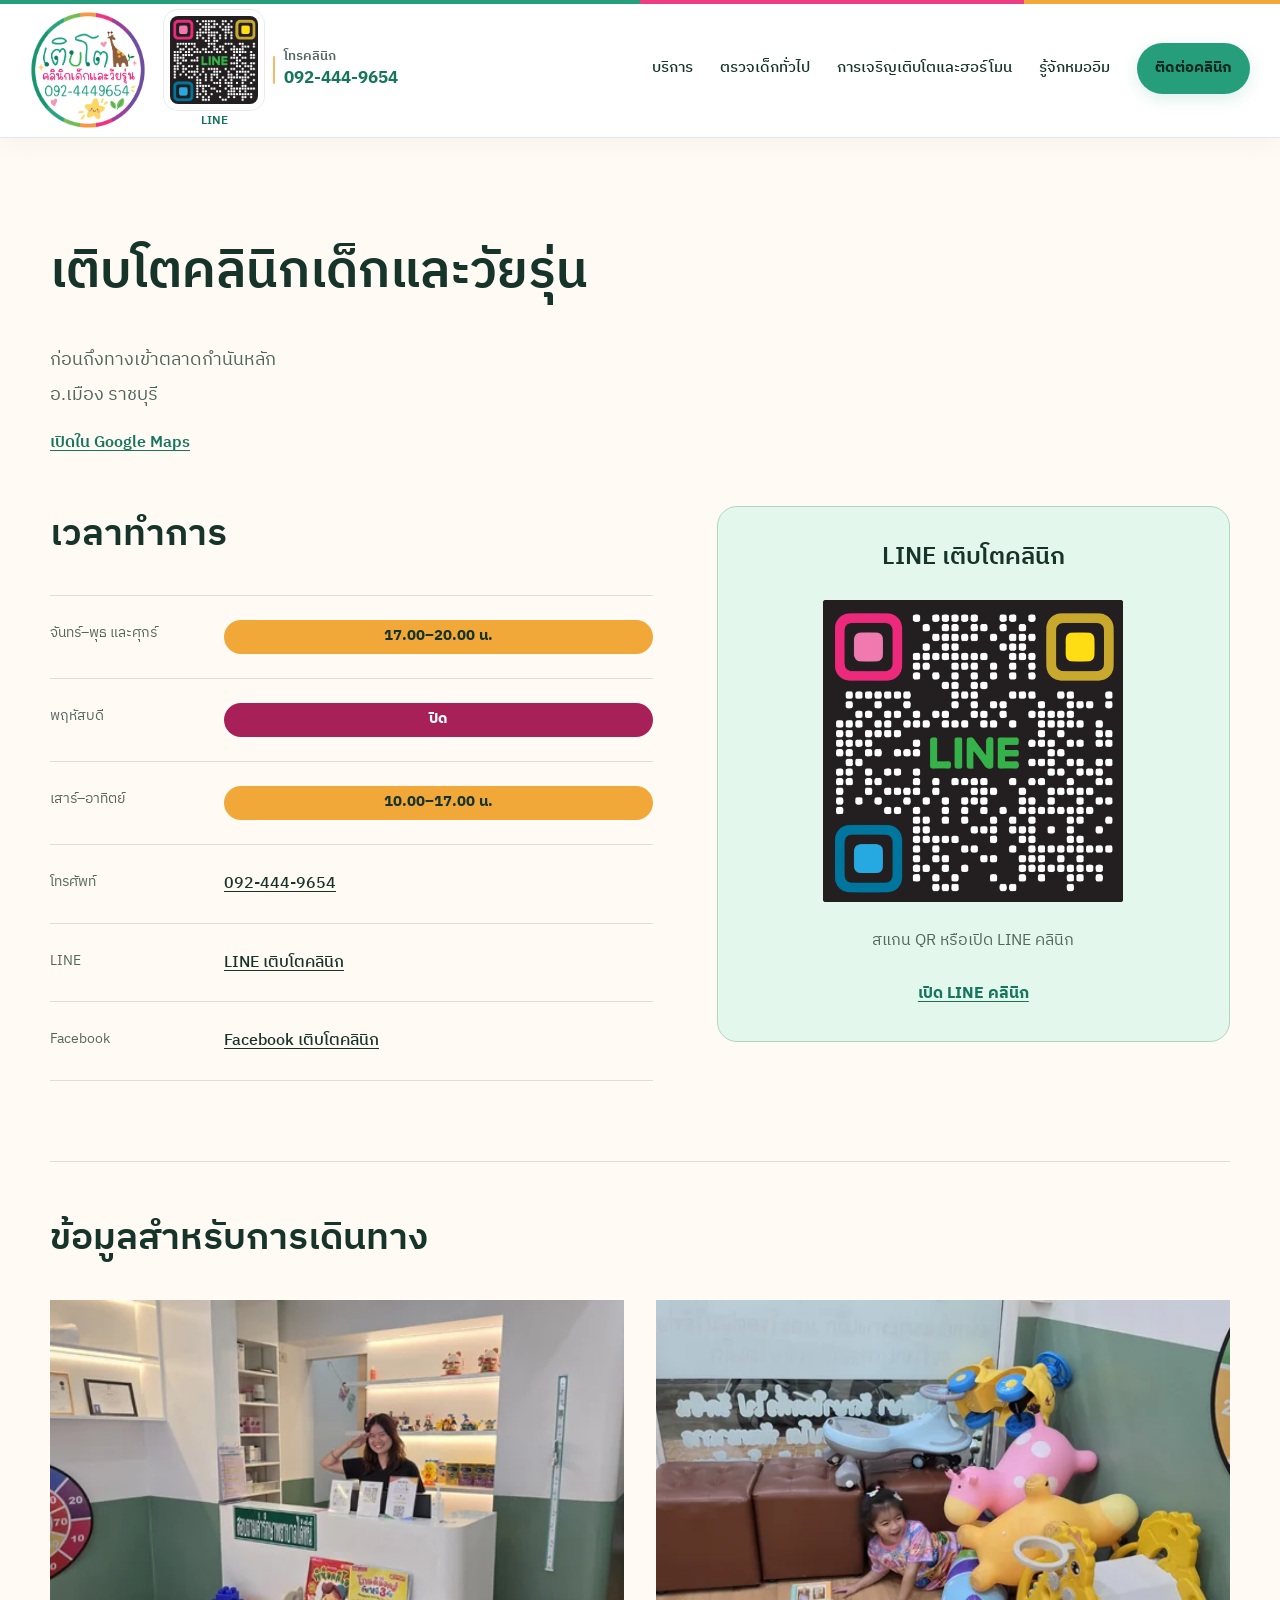
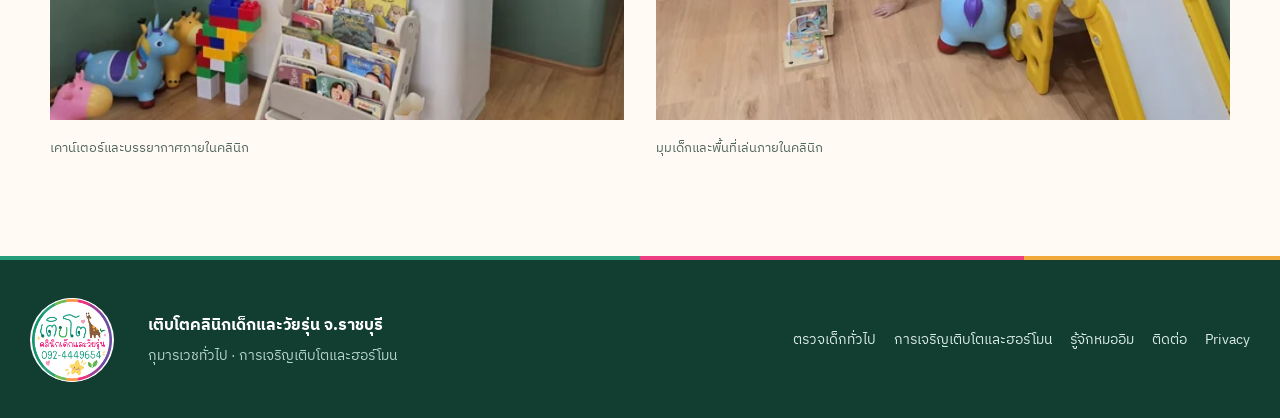
==== contact/index.html @ 2cb0e958 "เตรียมตรวจช่องไฟทั้งเว็บไซต์และกราฟิกแนวโน้มการเติบโต ร่าง spacing ทั้ง 6 หน้า โดยคงดีไซน์ ข้อความหล" ====
<!DOCTYPE html>

<html lang="th"><head><meta charset="utf-8"/><meta content="width=device-width,initial-scale=1,viewport-fit=cover" name="viewport"/><meta content="#fbf8f1" name="theme-color"/><title>ติดต่อ เติบโตคลินิกเด็ก ราชบุรี | เวลาเปิดและเส้นทาง</title><meta content="ข้อมูลติดต่อ เวลาเปิด ที่อยู่ เบอร์โทร Facebook และเส้นทางมาเติบโตคลินิกเด็กและวัยรุ่น จ.ราชบุรี" name="description"/><link href="https://terbto.github.io/terbtopage/contact/" rel="canonical"/><link href="../css/home-final.css?v=20261006" rel="stylesheet"/><link href="../css/inner-pages.css" rel="stylesheet"/><script type="application/ld+json">{"@context":"https://schema.org","@type":"MedicalClinic","name":"เติบโตคลินิกเด็กและวัยรุ่น","description":"คลินิกเด็กและวัยรุ่นใน อ.เมือง ราชบุรี ดูแลโรคเด็กทั่วไป วัคซีน สุขภาพตามวัย การเจริญเติบโต และฮอร์โมนในเด็กและวัยรุ่น","telephone":"+66-92-444-9654","areaServed":{"@type":"AdministrativeArea","name":"อ.เมือง ราชบุรี"},"medicalSpecialty":"Pediatrics","sameAs":["https://www.facebook.com/clinicterbto/"],"hasMap":"https://maps.app.goo.gl/HzwbLjgzdvLeUgqk6","openingHoursSpecification":[{"@type":"OpeningHoursSpecification","dayOfWeek":"https://schema.org/Monday","opens":"17:00","closes":"20:00"},{"@type":"OpeningHoursSpecification","dayOfWeek":"https://schema.org/Tuesday","opens":"17:00","closes":"20:00"},{"@type":"OpeningHoursSpecification","dayOfWeek":"https://schema.org/Wednesday","opens":"17:00","closes":"20:00"},{"@type":"OpeningHoursSpecification","dayOfWeek":"https://schema.org/Friday","opens":"17:00","closes":"20:00"},{"@type":"OpeningHoursSpecification","dayOfWeek":"https://schema.org/Saturday","opens":"10:00","closes":"17:00"},{"@type":"OpeningHoursSpecification","dayOfWeek":"https://schema.org/Sunday","opens":"10:00","closes":"17:00"}]}</script><link href="../css/brand-refresh.css?v=20261006" rel="stylesheet"/><link href="../css/spacing.css?v=20261008-2" rel="stylesheet"/></head><body class="inner-page"><a class="skip-link" href="#main">ข้ามไปเนื้อหาหลัก</a>
<header class="site-header" data-header="">
<div class="header-brand-cluster"><a aria-label="หน้าแรก เติบโตคลินิกเด็กและวัยรุ่น" class="brand" href="../index.html"><img alt="โลโก้เติบโตคลินิกเด็กและวัยรุ่น" height="1294" src="../images/logo.png" width="1273"/></a><a aria-label="เปิด LINE เติบโตคลินิก" class="header-line-qr" href="https://page.line.me/506qjanh" rel="noopener noreferrer" target="_blank"><span class="header-line-qr-box"><img alt="LINE QR Code เติบโตคลินิก" src="../images/line-qr.png"/></span><span class="header-line-label">LINE</span></a><a aria-label="โทรเติบโตคลินิก 092-444-9654" class="header-phone" href="tel:+66924449654"><span class="header-phone-label">โทรคลินิก</span><span class="header-phone-number">092-444-9654</span></a></div>
<nav aria-label="เมนูหลัก" class="desktop-nav"><a data-page-link="" href="../index.html#care">บริการ</a><a data-page-link="" href="../general-pediatrics/index.html">ตรวจเด็กทั่วไป</a><a data-page-link="" href="../growth-hormone/index.html">การเจริญเติบโตและฮอร์โมน</a><a data-page-link="" href="../doctor/index.html">รู้จักหมออิม</a><a class="nav-cta" href="https://www.facebook.com/clinicterbto/" rel="noopener noreferrer" target="_blank">ติดต่อคลินิก</a></nav>
<button aria-controls="mobileMenu" aria-expanded="false" aria-label="เปิดเมนู" class="menu-button" type="button"><span></span><span></span></button>
<nav aria-label="เมนูมือถือ" class="mobile-nav" id="mobileMenu"><a data-page-link="" href="../index.html#care">บริการ</a><a data-page-link="" href="../general-pediatrics/index.html">ตรวจเด็กทั่วไป</a><a data-page-link="" href="../growth-hormone/index.html">การเจริญเติบโตและฮอร์โมน</a><a data-page-link="" href="../doctor/index.html">รู้จักหมออิม</a><a href="https://www.facebook.com/clinicterbto/" rel="noopener noreferrer" target="_blank">ติดต่อคลินิก</a></nav>
</header><main id="main">
<section class="contact-page"><div class="inner-shell"><header class="contact-page-head"><h1>เติบโตคลินิกเด็กและวัยรุ่น</h1><p class="contact-page-address">ก่อนถึงทางเข้าตลาดกำนันหลัก<br/>อ.เมือง ราชบุรี</p><a class="contact-page-map-link" href="https://maps.app.goo.gl/HzwbLjgzdvLeUgqk6" rel="noopener noreferrer" target="_blank">เปิดใน Google Maps</a></header><div class="contact-page-grid"><section aria-labelledby="hoursTitle" class="contact-facts"><h2 id="hoursTitle">เวลาทำการ</h2><dl>
<div class="open-row"><dt>จันทร์–พุธ และศุกร์</dt><dd>17.00–20.00 น.</dd></div>
<div class="closed-row"><dt>พฤหัสบดี</dt><dd>ปิด</dd></div>
<div class="open-row"><dt>เสาร์–อาทิตย์</dt><dd>10.00–17.00 น.</dd></div>
<div><dt>โทรศัพท์</dt><dd><a href="tel:+66924449654">092-444-9654</a></dd></div>
<div><dt>LINE</dt><dd><a href="https://page.line.me/506qjanh" rel="noopener noreferrer" target="_blank">LINE เติบโตคลินิก</a></dd></div>
<div><dt>Facebook</dt><dd><a href="https://www.facebook.com/clinicterbto/" rel="noopener noreferrer" target="_blank">Facebook เติบโตคลินิก</a></dd></div>
</dl></section><aside class="line-panel"><h2>LINE เติบโตคลินิก</h2><img alt="LINE QR เติบโตคลินิก" height="2048" src="../images/line-qr.png" width="2036"/><p>สแกน QR หรือเปิด LINE คลินิก</p><a class="line-open-link" href="https://page.line.me/506qjanh" rel="noopener noreferrer" target="_blank">เปิด LINE คลินิก</a></aside></div><section class="arrival"><h2>ข้อมูลสำหรับการเดินทาง</h2><div class="arrival-grid"><figure class="arrival-photo arrival-photo-main"><img alt="บรรยากาศภายในและเคาน์เตอร์เติบโตคลินิกเด็กและวัยรุ่น ราชบุรี" decoding="async" height="1536" loading="lazy" sizes="(max-width:600px) 100vw, 48vw" src="../images/real/clinic-counter-1000.webp" srcset="../images/real/clinic-counter-640.webp 640w, ../images/real/clinic-counter-1000.webp 1000w" width="1152"/><figcaption>เคาน์เตอร์และบรรยากาศภายในคลินิก</figcaption></figure><figure class="arrival-photo arrival-photo-play"><img alt="มุมของเล่นสำหรับเด็กภายในเติบโตคลินิก" decoding="async" height="865" loading="lazy" sizes="(max-width:600px) 100vw, 48vw" src="../images/real/clinic-play-1400.webp" srcset="../images/real/clinic-play-720.webp 720w, ../images/real/clinic-play-1400.webp 1400w" width="1536"/><figcaption>มุมเด็กและพื้นที่เล่นภายในคลินิก</figcaption></figure></div></section></div></section></main><footer class="footer"><img alt="โลโก้เติบโตคลินิกเด็กและวัยรุ่น" height="1294" src="../images/logo.png" width="1273"/><div class="footer-copy"><strong>เติบโตคลินิกเด็กและวัยรุ่น จ.ราชบุรี</strong><span>กุมารเวชทั่วไป · การเจริญเติบโตและฮอร์โมน</span></div><nav aria-label="เมนูท้ายเว็บไซต์"><a href="../general-pediatrics/index.html">ตรวจเด็กทั่วไป</a><a href="../growth-hormone/index.html">การเจริญเติบโตและฮอร์โมน</a><a href="../doctor/index.html">รู้จักหมออิม</a><a href="../contact/index.html">ติดต่อ</a><a href="../privacy/index.html">Privacy</a></nav></footer><script src="../js/home-final.js"></script></body></html>
---- css/home-final.css ----
/* IBM Plex Sans Thai — bundled with the site for consistent Thai rendering. */
@font-face{font-family:"IBM Plex Sans Thai";font-style:normal;font-weight:400;font-display:swap;src:url("../fonts/ibm-plex-sans-thai-thai-400.woff2") format("woff2");unicode-range:U+E00-E7F}
@font-face{font-family:"IBM Plex Sans Thai";font-style:normal;font-weight:500;font-display:swap;src:url("../fonts/ibm-plex-sans-thai-thai-500.woff2") format("woff2");unicode-range:U+E00-E7F}
@font-face{font-family:"IBM Plex Sans Thai";font-style:normal;font-weight:600;font-display:swap;src:url("../fonts/ibm-plex-sans-thai-thai-600.woff2") format("woff2");unicode-range:U+E00-E7F}
@font-face{font-family:"IBM Plex Sans Thai";font-style:normal;font-weight:700;font-display:swap;src:url("../fonts/ibm-plex-sans-thai-thai-700.woff2") format("woff2");unicode-range:U+E00-E7F}
@font-face{font-family:"IBM Plex Sans Thai";font-style:normal;font-weight:400;font-display:swap;src:url("../fonts/ibm-plex-sans-thai-latin-400.woff2") format("woff2");unicode-range:U+0-FF,U+2000-206F}
@font-face{font-family:"IBM Plex Sans Thai";font-style:normal;font-weight:500;font-display:swap;src:url("../fonts/ibm-plex-sans-thai-latin-500.woff2") format("woff2");unicode-range:U+0-FF,U+2000-206F}
@font-face{font-family:"IBM Plex Sans Thai";font-style:normal;font-weight:600;font-display:swap;src:url("../fonts/ibm-plex-sans-thai-latin-600.woff2") format("woff2");unicode-range:U+0-FF,U+2000-206F}
@font-face{font-family:"IBM Plex Sans Thai";font-style:normal;font-weight:700;font-display:swap;src:url("../fonts/ibm-plex-sans-thai-latin-700.woff2") format("woff2");unicode-range:U+0-FF,U+2000-206F}

:root{
  --green:#279e7b;
  --green-deep:#16765d;
  --green-soft:#dff2ea;
  --pink:#ef3d83;
  --pink-soft:#fde4ee;
  --yellow:#f2a839;
  --yellow-soft:#fff0d2;
  --ink:#17342b;
  --muted:#66766f;
  --paper:#fbf8f1;
  --white:#fffdf8;
  --line:rgba(23,52,43,.14);
  --shadow:0 24px 70px rgba(31,70,57,.09);
  --max:1240px;
}
*{box-sizing:border-box}
html{scroll-behavior:smooth;background:var(--paper)}
body{margin:0;background:var(--paper);color:var(--ink);font-family:"IBM Plex Sans Thai","Noto Looped Thai","Noto Sans Thai",Tahoma,sans-serif;font-weight:400;text-rendering:optimizeLegibility;-webkit-font-smoothing:antialiased}
a{color:inherit}
img{max-width:100%;display:block}
button,input,textarea,select{font:inherit}
.skip-link{position:fixed;left:16px;top:12px;z-index:9999;background:var(--ink);color:#fff;padding:10px 14px;text-decoration:none;transform:translateY(-160%)}
.skip-link:focus{transform:none}
.page-wipe{display:none}
body{transition:opacity .18s ease}
body.is-leaving{opacity:.02}
.site-header{position:sticky;top:0;z-index:100;min-height:118px;padding:10px max(30px,calc((100vw - var(--max))/2));display:flex;align-items:center;justify-content:space-between;background:rgba(251,248,241,.92);backdrop-filter:blur(16px);border-bottom:1px solid transparent}
.brand{width:116px;height:116px;display:grid;place-items:center;flex:0 0 auto}
.brand img{width:100%;height:100%;object-fit:contain}
.desktop-nav{display:flex;align-items:center;gap:27px;font-size:.95rem;font-weight:500}
.desktop-nav a{text-decoration:none;position:relative;white-space:nowrap}
.desktop-nav a:not(.nav-cta)::after{content:"";position:absolute;left:0;right:100%;bottom:-5px;height:1px;background:var(--green);transition:right .22s ease}
.desktop-nav a:hover::after,.desktop-nav a:focus-visible::after{right:0}
.nav-cta{padding:12px 18px;border-radius:999px;background:var(--green);color:#fff}
.menu-button,.mobile-nav{display:none}

.hero{width:min(var(--max),calc(100% - 60px));margin:0 auto;min-height:740px;display:grid;grid-template-columns:minmax(0,1.02fr) minmax(420px,.98fr);align-items:center;gap:54px;position:relative;padding:52px 0 88px}
.hero-copy{position:relative;z-index:3;max-width:700px}
.overline,.section-label,.eyebrow{margin:0 0 18px;font-size:.78rem;letter-spacing:.08em;font-weight:700;color:var(--green-deep)}
.hero h1{font-size:clamp(3.7rem,5.4vw,5.6rem);line-height:1.13;letter-spacing:-.025em;margin:0;font-weight:600;max-width:12ch}
.hero h1 span{color:var(--pink)}
.hero-lead{max-width:610px;margin:30px 0 0;font-size:1.18rem;line-height:1.82;color:#38564c}
.hero-actions{display:flex;align-items:center;gap:14px;margin-top:34px;flex-wrap:wrap}
.button{min-height:50px;padding:13px 20px;border-radius:999px;display:inline-flex;align-items:center;justify-content:center;gap:10px;text-decoration:none;font-weight:600;border:1px solid transparent}
.button.primary{background:var(--green);color:#fff}
.button.quiet{background:transparent;border-color:var(--line)}
.button.outline{background:transparent;border-color:rgba(255,255,255,.5);color:#fff}
.button.disabled{opacity:.65;cursor:not-allowed}
.hero-visual{position:relative;height:600px;isolation:isolate}
.placeholder-photo{background:linear-gradient(135deg,#f7efe5,#efe6db);position:relative;overflow:hidden}
.placeholder-photo::before{content:"";position:absolute;inset:0;background:linear-gradient(135deg,transparent 0 44%,rgba(39,158,123,.08) 44% 45%,transparent 45% 66%,rgba(239,61,131,.07) 66% 67%,transparent 67%)}
.placeholder-photo span{position:absolute;left:20px;bottom:18px;font-size:.8rem;color:#6e7b76;z-index:2}
.photo-main{position:absolute;right:4%;top:2%;width:71%;height:84%;border-radius:34% 34% 22% 22% / 24% 24% 18% 18%;z-index:2;box-shadow:var(--shadow)}
.photo-detail{position:absolute;left:1%;bottom:8%;width:36%;height:28%;border-radius:22px;z-index:4;border:8px solid var(--paper);box-shadow:0 18px 45px rgba(31,70,57,.12)}
.accent{position:absolute;z-index:1}
.accent-pink{width:188px;height:188px;background:var(--pink);border-radius:50%;right:0;bottom:2%}
.accent-yellow{width:76px;height:76px;background:var(--yellow);border-radius:22px;left:15%;top:8%;transform:rotate(10deg)}
.visual-note{position:absolute;right:0;top:10%;z-index:5;margin:0;padding:11px 14px;background:var(--white);border:1px solid var(--line);font-size:.76rem;line-height:1.5;font-weight:600;box-shadow:0 9px 30px rgba(31,70,57,.07)}
.hero-bottom{position:absolute;bottom:26px;left:0;right:0;display:grid;grid-template-columns:auto 1fr auto 1fr auto;align-items:center;gap:14px;color:#86938e;font-size:.73rem}
.hero-bottom i{height:1px;background:var(--line)}

.care{padding:112px max(30px,calc((100vw - var(--max))/2));background:var(--white)}
.section-intro{display:grid;grid-template-columns:1.15fr .85fr;column-gap:70px;align-items:end;margin-bottom:54px}
.section-intro .section-label{grid-column:1/3}
.section-intro h2{font-size:clamp(2.8rem,4.4vw,4.5rem);line-height:1.7;letter-spacing:0;margin:0;font-weight:600}
.section-intro>p:last-child{margin:0 0 8px;max-width:470px;color:var(--muted);font-size:1.03rem;line-height:1.78}
.care-explorer{display:grid;grid-template-columns:310px minmax(0,1fr);border-top:1px solid var(--line);border-bottom:1px solid var(--line);min-height:540px}
.care-tabs{border-right:1px solid var(--line);padding:20px 0}
.care-tab{width:100%;border:0;background:transparent;color:var(--ink);text-align:left;padding:20px 22px 20px 0;display:grid;grid-template-columns:42px 1fr;gap:8px;align-items:start;font-weight:500;cursor:pointer;border-bottom:1px solid var(--line);transition:color .2s ease,padding-left .2s ease,background .2s ease}
.care-tab span{font-size:.72rem;color:#98a39f;padding-top:4px}
.care-tab:hover,.care-tab:focus-visible{padding-left:10px}
.care-tab[data-key="sick"]{--care-accent:var(--pink);--care-soft:var(--pink-soft)}
.care-tab[data-key="well"]{--care-accent:var(--yellow);--care-soft:var(--yellow-soft)}
.care-tab[data-key="growth"]{--care-accent:var(--green);--care-soft:var(--green-soft)}
.care-tab.is-active{color:var(--ink);padding-left:12px;background:linear-gradient(90deg,var(--care-soft),transparent 88%);box-shadow:inset 3px 0 0 var(--care-accent)}
.care-tab.is-active span{color:var(--care-accent);font-weight:700}
.care-stage{position:relative;min-height:540px;overflow:hidden}
.care-panel{position:absolute;inset:0;display:grid;grid-template-columns:minmax(0,1.25fr) minmax(280px,.75fr);gap:36px;align-items:center;padding:54px 0 54px 64px;transition:opacity .22s ease,transform .22s ease}
.care-panel[data-panel="sick"]{--panel-accent:var(--pink);--panel-soft:var(--pink-soft)}
.care-panel[data-panel="well"]{--panel-accent:#a96908;--panel-soft:var(--yellow-soft)}
.care-panel[data-panel="growth"]{--panel-accent:var(--green);--panel-soft:var(--green-soft)}
.care-panel[hidden]{display:none}
.care-panel.entering{opacity:0;transform:translateY(12px)}
.care-panel.leaving{opacity:0;transform:translateY(-10px)}
.care-copy{max-width:640px}
.care-copy h3{margin:0;font-size:clamp(2.5rem,4vw,4rem);line-height:1.24;letter-spacing:-.015em;font-weight:600}
.care-copy>p:not(.eyebrow){margin:24px 0 0;max-width:600px;font-size:1.04rem;line-height:1.82;color:#4b655c}
.care-copy a{display:inline-flex;margin-top:30px;text-decoration:none;font-weight:600;color:var(--green-deep);gap:8px}.care-panel .care-copy a span{color:var(--panel-accent)}.care-panel .eyebrow{color:var(--panel-accent)}
.care-stage:has(.care-panel[data-panel="sick"].is-active){background:linear-gradient(90deg,transparent 72%,rgba(239,61,131,.045))}.care-stage:has(.care-panel[data-panel="well"].is-active){background:linear-gradient(90deg,transparent 72%,rgba(242,168,57,.055))}.care-stage:has(.care-panel[data-panel="growth"].is-active){background:linear-gradient(90deg,transparent 72%,rgba(39,158,123,.045))}
.care-art{height:350px;position:relative;overflow:hidden}
.art-sick span{position:absolute;border-radius:50%}
.art-sick span:nth-child(1){width:220px;height:220px;background:var(--pink-soft);right:14%;top:8%}
.art-sick span:nth-child(2){width:108px;height:108px;background:var(--yellow);right:4%;bottom:14%;border-radius:28px;transform:rotate(8deg)}
.art-sick span:nth-child(3){width:170px;height:12px;background:var(--green);right:20%;top:56%;border-radius:999px;transform:rotate(-13deg)}
.art-well{display:flex;align-items:center;justify-content:center;gap:13px;color:var(--green-deep)}
.art-well b{width:76px;height:76px;border:1px solid var(--green);border-radius:50%;display:grid;place-items:center;font-size:1.5rem;font-weight:500;background:var(--white)}
.art-well i{position:absolute;width:80%;height:2px;background:var(--pink);bottom:30%;transform:rotate(-7deg)}
.art-growth i{position:absolute;bottom:22%;width:14px;border-radius:10px 10px 0 0;background:var(--green)}
.art-growth i:nth-child(1){height:74px;left:18%}.art-growth i:nth-child(2){height:132px;left:39%;background:var(--yellow)}.art-growth i:nth-child(3){height:205px;left:60%;background:var(--pink)}.art-growth i:nth-child(4){height:276px;left:81%;background:var(--green-deep)}
.art-growth::after{content:"";position:absolute;left:12%;right:8%;bottom:22%;height:1px;background:var(--line)}
.art-puberty span{position:absolute;width:190px;height:270px;border:2px solid var(--green);border-radius:50% 50% 42% 42%;top:30px}
.art-puberty span:first-child{left:20%;transform:rotate(-18deg);border-color:var(--pink)}
.art-puberty span:last-child{right:18%;transform:rotate(18deg);border-color:var(--yellow)}

.doctor-story{width:min(var(--max),calc(100% - 60px));margin:0 auto;padding:120px 0;display:grid;grid-template-columns:minmax(360px,.9fr) minmax(0,1.1fr);gap:80px;align-items:center;position:relative}
.doctor-photo{height:650px;border-radius:28px 28px 90px 28px;box-shadow:var(--shadow)}
.doctor-photo::after{content:"";position:absolute;width:42%;height:16px;background:var(--yellow);right:-9%;top:17%;border-radius:999px;transform:rotate(-10deg)}
.doctor-copy{max-width:650px}
.doctor-copy h2{margin:0;font-size:clamp(3.4rem,5vw,5.2rem);line-height:1.18;letter-spacing:-.025em;font-weight:600}
.doctor-copy h2 span{color:var(--green);font-size:.52em;display:block;margin-top:10px;letter-spacing:0}
.doctor-copy blockquote{margin:36px 0 0;padding-left:25px;border-left:4px solid var(--pink);font-size:1.45rem;line-height:1.75;font-weight:500}
.doctor-credential{margin:28px 0 0;color:var(--muted);line-height:1.75}
.text-link{display:inline-flex;gap:8px;margin-top:28px;font-weight:600;text-decoration:none;color:var(--green-deep);transition:color .18s ease}.doctor-story .text-link:hover,.doctor-story .text-link:focus-visible{color:var(--pink)}
.doctor-side-note{position:absolute;right:-25px;top:118px;margin:0;writing-mode:vertical-rl;transform:rotate(180deg);color:#a3ada9;font-size:.7rem;letter-spacing:.12em}

.knowledge{padding:108px max(30px,calc((100vw - var(--max))/2));background:#f5eee5}
.trust-line{display:flex;align-items:center;gap:18px;margin-bottom:92px;color:var(--green-deep);font-weight:600;white-space:nowrap;overflow:hidden}
.trust-line i{height:1px;background:rgba(39,158,123,.3);flex:1;min-width:28px}
.knowledge-head{display:grid;grid-template-columns:1fr 1fr;gap:40px;align-items:end;margin-bottom:48px}
.knowledge-head .section-label{grid-column:1/3}
.knowledge-head h2{margin:0;font-size:clamp(2.9rem,4.4vw,4.4rem);line-height:1.24;letter-spacing:-.02em;font-weight:600}
.faq-list{border-top:1px solid var(--line)}
.faq-item{--faq-accent:var(--green);display:grid;grid-template-columns:60px minmax(0,1fr);gap:20px;padding:30px 0;border-bottom:1px solid var(--line);position:relative;background:none}
.faq-item::before{content:"";position:absolute;left:0;top:-1px;width:72px;height:4px;border-radius:999px;background:var(--faq-accent)}
.faq-pink{--faq-accent:var(--pink)}.faq-yellow{--faq-accent:var(--yellow)}.faq-green{--faq-accent:var(--green)}
.faq-no{position:relative;display:block;font-size:.76rem;line-height:1.5;font-weight:700;color:var(--faq-accent);padding:5px 0 0 14px}.faq-no::before{content:"";position:absolute;left:0;top:3px;width:3px;height:36px;border-radius:999px;background:var(--faq-accent)}
.faq-content{max-width:920px}.faq-content h3{margin:0;font-size:1.45rem;line-height:1.55;font-weight:600}.faq-content p{margin:10px 0 0;color:var(--muted);font-size:1rem;line-height:1.8}.faq-content a{display:inline-flex;gap:7px;margin-top:14px;color:var(--green-deep);font-weight:600;text-decoration:none}.faq-content a span{color:var(--faq-accent);font-weight:700}
.faq-item.faq-pink .faq-content a:hover,.faq-item.faq-pink .faq-content a:focus-visible{color:var(--pink)}.faq-item.faq-yellow .faq-content a:hover,.faq-item.faq-yellow .faq-content a:focus-visible{color:#a96908}.faq-item.faq-green .faq-content a:hover,.faq-item.faq-green .faq-content a:focus-visible{color:var(--green)}


.footer{background:#123d31;color:#fff;padding:36px max(30px,calc((100vw - var(--max))/2));display:grid;grid-template-columns:92px minmax(240px,1fr) auto;gap:26px;align-items:center;position:relative}.footer::before{content:"";position:absolute;top:0;left:max(30px,calc((100vw - var(--max))/2));width:54px;height:3px;border-radius:999px;background:var(--yellow)}
.footer img{width:84px;height:84px;object-fit:contain;background:#fff;border-radius:50%}
.footer-copy{display:flex;flex-direction:column;gap:4px}.footer-copy strong{font-size:1rem}.footer-copy span{font-size:.8rem;color:#b7d4ca}
.footer nav{display:flex;gap:18px;flex-wrap:wrap;justify-content:flex-end}.footer a{text-decoration:none;font-size:.8rem;color:#d9ebe5;transition:color .18s ease}.footer a:hover,.footer a:focus-visible{color:#ff8fbb}

@media (max-width:1050px){
  .desktop-nav{gap:18px;font-size:.88rem}.hero{grid-template-columns:1fr .9fr;gap:28px}.hero h1{font-size:clamp(3.3rem,6vw,4.5rem)}.hero-visual{height:530px}.care-explorer{grid-template-columns:260px 1fr}.care-panel{padding-left:42px}.doctor-story{gap:50px}
}
@media (max-width:860px){
  .site-header{min-height:96px;padding:5px 20px}.brand{width:88px;height:88px}.desktop-nav{display:none}.menu-button{display:grid;width:48px;height:48px;border:0;background:transparent;place-content:center;gap:7px;cursor:pointer}.menu-button span{display:block;width:29px;height:2px;background:var(--ink);transition:transform .22s ease}.menu-button[aria-expanded="true"] span:first-child{transform:translateY(4.5px) rotate(45deg)}.menu-button[aria-expanded="true"] span:last-child{transform:translateY(-4.5px) rotate(-45deg)}.mobile-nav{display:grid;position:fixed;left:0;right:0;top:96px;padding:22px 20px 30px;background:var(--paper);border-top:1px solid var(--line);box-shadow:0 20px 50px rgba(23,52,43,.08);transform:translateY(-130%);opacity:0;pointer-events:none;transition:.25s ease;gap:0}.mobile-nav.is-open{transform:none;opacity:1;pointer-events:auto}.mobile-nav a{padding:14px 3px;border-bottom:1px solid var(--line);text-decoration:none;font-weight:600}
  .hero{width:calc(100% - 40px);grid-template-columns:1fr;min-height:auto;padding:50px 0 72px;gap:36px}.hero-copy{max-width:760px}.hero h1{font-size:clamp(3.2rem,9.5vw,4.6rem);max-width:14ch}.hero-lead{max-width:680px}.hero-visual{height:440px;width:min(620px,100%);justify-self:end}.photo-main{width:68%;height:89%}.photo-detail{width:33%;height:31%}.hero-bottom{position:relative;bottom:auto;margin-top:4px}
  .care{padding:88px 20px}.section-intro{display:block;margin-bottom:40px}.section-intro .section-label{display:block}.section-intro h2{font-size:clamp(2.65rem,7vw,3.7rem)}.section-intro>p:last-child{margin:20px 0 0}.care-explorer{grid-template-columns:1fr;min-height:0}.care-tabs{display:flex;overflow-x:auto;border-right:0;border-bottom:1px solid var(--line);padding:0;scrollbar-width:none}.care-tabs::-webkit-scrollbar{display:none}.care-tab{min-width:205px;padding:16px 14px;grid-template-columns:32px 1fr;border-bottom:0;border-right:1px solid var(--line)}.care-tab:hover,.care-tab:focus-visible,.care-tab.is-active{padding-left:14px}.care-stage{min-height:500px}.care-panel{padding:38px 0;grid-template-columns:1.15fr .85fr;gap:20px}.care-copy h3{font-size:clamp(2.35rem,6.5vw,3.3rem)}.care-art{height:300px}
  .doctor-story{width:calc(100% - 40px);padding:92px 0;grid-template-columns:.9fr 1.1fr;gap:38px}.doctor-photo{height:520px}.doctor-copy h2{font-size:clamp(3rem,7vw,4.1rem)}.doctor-copy blockquote{font-size:1.2rem}.doctor-side-note{display:none}
  .knowledge{padding:88px 20px}.trust-line{margin-bottom:70px}.knowledge-head{display:block}.knowledge-head .section-label{display:block}.knowledge-head h2{font-size:clamp(2.7rem,7vw,3.8rem)}
  .footer{padding:30px 20px;grid-template-columns:76px 1fr}.footer img{width:70px;height:70px}.footer nav{grid-column:1/3;justify-content:flex-start;padding-top:20px;border-top:1px solid rgba(255,255,255,.13)}
}
@media (max-width:600px){
  .site-header{min-height:94px;padding:4px 14px}.brand{width:86px;height:86px}.mobile-nav{top:94px;padding-inline:14px}
  .hero{width:calc(100% - 28px);padding:40px 0 58px;gap:26px}.overline{font-size:.7rem;margin-bottom:14px}.hero h1{font-size:clamp(2.9rem,12vw,3.9rem);line-height:1.18;letter-spacing:-.015em}.hero-lead{font-size:1rem;line-height:1.72;margin-top:22px}.hero-actions{margin-top:26px}.button{min-height:48px;padding:12px 17px}.hero-visual{height:370px;width:100%}.photo-main{right:1%;width:74%;height:88%;border-radius:28% 28% 18% 18%/20% 20% 16% 16%}.photo-detail{left:1%;bottom:2%;width:38%;height:27%;border-width:6px}.accent-pink{width:115px;height:115px}.accent-yellow{width:54px;height:54px;border-radius:16px;left:9%}.visual-note{right:0;top:7%;font-size:.66rem;padding:8px 10px}.hero-bottom{gap:8px;font-size:.64rem}
  .care{padding:72px 14px}.section-intro h2{font-size:2.65rem;line-height:1.7;letter-spacing:0}.section-intro>p:last-child{font-size:.95rem}.care-tab{min-width:188px;font-size:.9rem}.care-stage{min-height:580px}.care-panel{grid-template-columns:1fr;padding:34px 0 32px;align-content:start}.care-copy h3{font-size:2.45rem;line-height:1.3}.care-copy>p:not(.eyebrow){font-size:.96rem;line-height:1.75;margin-top:18px}.care-copy a{margin-top:22px}.care-art{height:180px;margin-top:0}.art-sick span:nth-child(1){width:135px;height:135px}.art-sick span:nth-child(2){width:76px;height:76px}.art-sick span:nth-child(3){width:130px}.art-well b{width:58px;height:58px;font-size:1rem}.art-growth i:nth-child(1){height:45px}.art-growth i:nth-child(2){height:75px}.art-growth i:nth-child(3){height:112px}.art-growth i:nth-child(4){height:148px}.art-puberty span{height:155px;width:110px;top:8px}
  .doctor-story{width:calc(100% - 28px);padding:76px 0;grid-template-columns:1fr;gap:34px}.doctor-photo{height:430px;border-radius:22px 22px 64px 22px}.doctor-copy h2{font-size:3.15rem;line-height:1.22}.doctor-copy blockquote{font-size:1.1rem;line-height:1.8;margin-top:28px;padding-left:18px}.doctor-credential{font-size:.92rem}
  .knowledge{padding:72px 14px}.trust-line{gap:9px;font-size:.8rem;margin-bottom:58px;overflow-x:auto;scrollbar-width:none}.trust-line::-webkit-scrollbar{display:none}.trust-line i{min-width:25px;flex:0 0 25px}.knowledge-head h2{font-size:2.65rem;line-height:1.3}.faq-item{grid-template-columns:38px minmax(0,1fr);gap:10px;padding:24px 0}.faq-item::before{width:38px}.faq-content h3{font-size:1.1rem;line-height:1.6}.faq-content p{font-size:.94rem;line-height:1.75}.faq-content a{font-size:.92rem}
  .footer{padding-inline:14px}.footer-copy span{font-size:.72rem}.footer nav{gap:13px}.footer a{font-size:.74rem}
}
@media (prefers-reduced-motion:reduce){html{scroll-behavior:auto}.page-wipe,.care-panel,.care-tab,.menu-button span,.mobile-nav{transition:none!important}}

/* CONTENT + REAL DATA UPDATE */
.hero h1{line-height:1.28;letter-spacing:0;max-width:14ch}
.hero-key{display:inline;color:inherit;font:inherit;font-weight:600;letter-spacing:0}
.hero-key-general{color:var(--green-deep)}
.hero-key-growth{color:var(--pink)}
.hero-lead span{display:block}
.doctor-hero-photo{background:linear-gradient(150deg,var(--green-soft),var(--pink-soft));overflow:hidden}
.doctor-hero-photo img{width:100%;height:100%;object-fit:contain;object-position:center bottom}
.care-copy h3,.doctor-copy h2,.knowledge-head h2{letter-spacing:0}
.doctor-copy h2{line-height:1.3}
.doctor-photo-real{position:relative;background:linear-gradient(155deg,var(--green-soft),var(--yellow-soft));overflow:hidden}
.doctor-photo-real img{width:100%;height:100%;object-fit:contain;object-position:center bottom;position:relative;z-index:1}
.doctor-credential strong{color:var(--green-deep)}
.doctor-credential-details{margin-top:20px;border-top:1px solid var(--line);position:relative}
.doctor-credential-details::before{content:"";position:absolute;left:0;top:-2px;width:72px;height:4px;border-radius:999px;background:var(--yellow)}
.doctor-credential-details p{margin:0;padding:15px 0;border-bottom:1px solid var(--line);line-height:1.65;color:var(--muted)}.doctor-credential-details p:first-child{background:linear-gradient(90deg,rgba(242,168,57,.08),transparent 72%)}
.doctor-credential-details strong{color:var(--ink);font-weight:600}


@media (max-width:600px){
  .hero h1{font-size:clamp(2.75rem,11.4vw,3.7rem);line-height:1.3;letter-spacing:0;max-width:14ch}
  .doctor-copy h2{font-size:2.75rem;line-height:1.34;letter-spacing:0}
  .doctor-credential-details p{font-size:.9rem}
  
  
  
}

/* HERO THAI LINE-BREAK SAFETY */
.hero h1{font-size:clamp(3.3rem,4.2vw,3.75rem);line-height:1.34;max-width:none}
.hero-title-row{display:block;white-space:nowrap}
.hero-title-bridge{color:var(--ink)}
.hero-title-tail{color:var(--ink)}
@media (max-width:600px){
  .hero h1{font-size:clamp(2.45rem,10.5vw,2.62rem);line-height:1.36;max-width:none}
  .hero-title-row{white-space:nowrap}
  .hero-title-growth-row .hero-title-tail{display:block}
}
.hero h1 .hero-title-row{color:var(--ink)}
.hero h1 .hero-key-general{color:var(--green-deep)}
.hero h1 .hero-key-growth{color:var(--pink)}
.hero h1 .hero-title-tail{color:var(--ink)}


/* PATCH 2026-09-25 — remove unwanted decorative notes, enlarge small headings, refine visit section */
.hero-bottom{display:none}
.doctor-photo::after{display:none}
.doctor-side-note{display:none}
.overline,.section-label,.eyebrow{font-size:1rem;letter-spacing:.02em;margin-bottom:20px}
.care-tab span{font-size:.8rem}


@media (max-width:860px){
  .overline,.section-label,.eyebrow{font-size:.94rem}
}
@media (max-width:600px){
  .overline,.section-label,.eyebrow{font-size:.92rem;line-height:1.45}
  
}


/* 2026-09-25 — compact Service Selector heading only */
.care{padding-top:88px;padding-bottom:88px}
.section-intro{display:block;margin-bottom:34px}
.section-intro .section-label{display:block}
.section-intro h2{font-size:clamp(2.15rem,3vw,2.85rem);line-height:1.42;max-width:none;white-space:nowrap}
.care-explorer{min-height:490px}
.care-stage{min-height:490px}
@media (max-width:860px){
  .care{padding-top:76px;padding-bottom:76px}
  .section-intro{margin-bottom:30px}
  .section-intro h2{font-size:clamp(2.1rem,5vw,2.65rem);line-height:1.42;max-width:none;white-space:nowrap}
  .care-stage{min-height:460px}
}
@media (max-width:600px){
  .care{padding-top:64px;padding-bottom:64px}
  .section-intro{margin-bottom:26px}
  .section-intro h2{font-size:clamp(2rem,8.5vw,2.35rem);line-height:1.42;max-width:100%;white-space:normal}
  .care-stage{min-height:520px}
}

/* REAL PHOTOGRAPHY UPDATE — 2026-09-26 */
.care-photo{margin:0;min-height:300px;height:350px;overflow:hidden;align-self:center;background:#f3eee6}
.care-photo img{width:100%;height:100%;display:block;object-fit:cover}
.care-photo-general{border-radius:28px 28px 72px 28px}
.care-photo-general img{object-position:center 48%}
.care-photo-growth{border-radius:72px 28px 28px 28px;background:#f3eee6;padding:0;overflow:hidden}
.care-photo-growth img{width:100%;height:100%;border-radius:inherit;object-fit:cover;object-position:center 35%}

@media (max-width:860px){
  .care-photo{height:300px;min-height:300px}
}
@media (max-width:600px){
  .care-photo{height:220px;min-height:220px;margin-top:4px}
  .care-photo-general{border-radius:20px 20px 44px 20px}
  .care-photo-growth{height:250px;min-height:250px;border-radius:44px 20px 20px 20px}
}

/* HOMEPAGE FINAL PHOTO TWEAK — 2026-09-26 */
.doctor-photo-home-story{background:#f3eee6}
.doctor-photo-home-story img{object-fit:cover;object-position:center 38%}


@media(max-width:600px){
  .doctor-photo-home-story img{object-position:center 34%}
  
  
  
  
  
  
  
}


/* REFINEMENT — 2026-09-26 */
/* Keep the homepage architecture; refine heading hierarchy and Contact composition. */
.section-intro{margin-bottom:32px}
.section-intro h2{font-size:clamp(2.05rem,2.7vw,2.65rem);line-height:1.35;max-width:none;white-space:normal}
.care-copy h3{font-size:clamp(2.15rem,3vw,2.8rem);line-height:1.32;max-width:none}
.knowledge-head{display:block;margin-bottom:42px}
.knowledge-head h2{font-size:clamp(2.2rem,3vw,3rem);line-height:1.32;max-width:none}


@media(max-width:860px){
  .section-intro h2{font-size:clamp(2rem,5vw,2.5rem);line-height:1.38}
  .knowledge-head h2{font-size:clamp(2.15rem,5.8vw,2.8rem)}
  
  
  
  
}
@media(max-width:600px){
  .section-intro h2{font-size:2.15rem;line-height:1.42}
  .care-copy h3{font-size:2.2rem;line-height:1.38}
  .knowledge-head h2{font-size:2.15rem;line-height:1.42}
  
  
  
  
  
  
  
}


/* HOMEPAGE CONTACT — canonical ruleset */
.visit{
  display:grid;
  grid-template-columns:minmax(340px,.96fr) minmax(500px,1.04fr);
  align-items:stretch;
  min-height:clamp(791.1875px,calc(774.84px + 1.5964vw),797.828125px);
  background:var(--green-deep);
  color:#fff;
}
.visit-copy{
  min-width:0;
  padding:96px max(50px,calc((100vw - var(--max))/2));
  padding-right:80px;
}
.visit h2{
  margin:0;
  max-width:none;
  white-space:nowrap;
  font-size:clamp(2.15rem,2.75vw,2.6rem);
  line-height:1.28;
  letter-spacing:0;
  font-weight:600;
}
.visit dl{margin:42px 0 0;border-top:1px solid rgba(255,255,255,.2)}
.visit dl div{
  display:grid;
  grid-template-columns:110px minmax(0,1fr);
  gap:24px;
  padding:17px 0;
  border-bottom:1px solid rgba(255,255,255,.2);
}
.visit dt{font-size:.82rem;color:#cbe8df}
.visit dd{margin:0;line-height:1.6}
.visit dd a{color:#fff;text-decoration-thickness:1px;text-underline-offset:3px}
.visit .contact-address{display:block}
.visit .contact-inline-link{display:inline-block;margin-top:6px;font-weight:600}
.visit dl div.is-open dd,.visit dl div.is-closed dd{display:inline-flex;align-items:center;justify-content:center;padding:5px 12px;border-radius:999px;font-weight:700;font-size:.92rem;line-height:1.2;letter-spacing:0;white-space:nowrap;min-height:34px}
.visit dl div.is-open dd{background:var(--yellow);color:var(--ink)}
.visit dl div.is-closed dd{background:var(--pink);color:#fff}
.visit-image{min-height:0;border-radius:0;background:#dfe9e3}
.visit-image.visit-clinic-visual{
  min-width:0;
  height:auto;
  padding:0;
  display:flex;
  align-items:stretch;
  justify-content:stretch;
  overflow:hidden;
  background:#dfe9e3;
}
/* Locked approved counter-photo rendering: do not alter crop/size/aspect/position. */
.visit-clinic-photo{
  position:relative;
  width:100%;
  height:auto;
  min-height:100%;
  margin:0;
  padding:0;
  border-radius:0;
  overflow:hidden;
  background:#dfe9e3;
  box-shadow:none;
}
.visit-clinic-photo img{
  position:absolute;
  inset:0;
  display:block;
  width:100%;
  height:100%;
  max-width:none;
  max-height:none;
  object-fit:cover;
  object-position:55% 50%;
  transform:none;
  filter:none;
}
@media (max-width:1050px){
  .visit-copy{padding-right:45px}
}
@media (max-width:860px){
  .visit{grid-template-columns:1fr;min-height:0}
  .visit-copy{padding:82px 20px}
  .visit h2{white-space:normal;font-size:clamp(2.1rem,5.8vw,2.55rem)}
  .visit dl div{grid-template-columns:105px minmax(0,1fr)}
  .visit-image{min-height:auto}
  .visit-image.visit-clinic-visual{display:block;padding:0;overflow:visible;background:#f5eee5}
  .visit-clinic-photo{position:static;width:100%;height:auto!important;min-height:0;padding:0;border-radius:22px;background:transparent}
  .visit-clinic-photo img{position:static;width:100%;height:auto;max-width:100%;max-height:none;object-fit:contain;object-position:center}
}
@media (max-width:600px){
  .visit-copy{padding:72px 14px}
  .visit h2{font-size:2.05rem;line-height:1.4}
  .visit dl{margin-top:34px}
  .visit dl div{grid-template-columns:105px minmax(0,1fr);gap:14px}
  .visit-image{min-height:auto}
  .visit-image.visit-clinic-visual{padding:0}
  .visit-clinic-photo{border-radius:18px}
}

/* Header brand cluster — logo + rounded LINE QR + phone */
.header-brand-cluster{display:flex;align-items:center;gap:10px;min-width:0;flex:0 0 auto}
.header-line-qr{width:100px;height:100px;box-sizing:border-box;padding:6px;border-radius:14px;background:#fff;display:grid;place-items:center;flex:0 0 auto;text-decoration:none}
.header-line-qr img{display:block;width:100%;height:100%;object-fit:contain;border-radius:8px}
.header-phone{font-size:.94rem;font-weight:600;white-space:nowrap;text-decoration:none;color:var(--ink)}
@media(max-width:1050px){.header-brand-cluster{gap:8px}.header-phone{font-size:.82rem}.desktop-nav{gap:14px}}
@media(max-width:860px){.header-line-qr{width:74px;height:74px;padding:6px}.header-phone{font-size:.76rem}.header-brand-cluster{gap:6px}}
@media(max-width:600px){.site-header{gap:4px}.header-brand-cluster{gap:5px}.header-line-qr{width:74px;height:74px;padding:6px;border-radius:14px}.header-line-qr img{border-radius:8px}.header-phone{font-size:.70rem;line-height:1.15}.menu-button{width:40px;height:40px;flex:0 0 auto}}
@media(max-width:390px){.header-brand-cluster{gap:4px}.header-phone{font-size:.66rem;line-height:1.1}.header-line-qr{width:74px;height:74px;padding:6px}.menu-button{width:38px;height:38px}}

/* FINAL HEADER CONTACT CLUSTER */
.site-header{min-height:137px;height:auto}
.header-brand-cluster{display:flex;align-items:center;gap:18px;min-width:0;flex:0 0 auto}
.header-line-qr{width:auto;height:auto;padding:0;background:transparent;border-radius:0;display:flex;flex-direction:column;align-items:center;justify-content:center;gap:4px;flex:0 0 auto;text-decoration:none}
.header-line-qr-box{width:100px;height:100px;box-sizing:border-box;padding:6px;border-radius:14px;background:#fff;display:grid;place-items:center;transition:background .18s ease,transform .18s ease}
.header-line-qr img{display:block;width:88px;height:88px;object-fit:contain;border-radius:8px;max-width:none}
.header-line-label{font-size:12px;line-height:1.1;font-weight:600;color:var(--green-deep);text-align:center}
.header-line-qr:hover .header-line-qr-box,.header-line-qr:focus-visible .header-line-qr-box{background:#fffdf8;transform:translateY(-1px)}
.header-line-qr:focus-visible,.header-phone:focus-visible{outline:3px solid var(--yellow);outline-offset:3px}
.header-phone{min-height:48px;display:flex;flex-direction:column;justify-content:center;align-items:flex-start;gap:2px;text-decoration:none;white-space:nowrap;color:var(--ink);padding:5px 2px;border-radius:8px;position:relative}.header-phone::before{content:"";position:absolute;left:-9px;top:13px;width:2px;height:28px;border-radius:999px;background:rgba(242,168,57,.78)}
.header-phone-label{font-size:13px;line-height:1.35;font-weight:600;color:var(--muted)}
.header-phone-number{font-size:17px;line-height:1.25;font-weight:700;color:var(--green-deep);letter-spacing:0}
.header-phone:hover,.header-phone:focus-visible{background:rgba(39,158,123,.06)}
@media(max-width:1180px) and (min-width:861px){.desktop-nav{gap:14px;font-size:.88rem}.nav-cta{padding-inline:14px}.header-brand-cluster{gap:14px}.header-phone-number{font-size:16px}.site-header{padding-inline:20px}}
@media(max-width:860px){
  .site-header{min-height:0;padding:6px 20px 9px;display:grid;grid-template-columns:1fr auto;grid-template-rows:88px auto;column-gap:12px;row-gap:4px;align-items:center}
  .brand{width:86px;height:86px;grid-column:1;grid-row:1}
  .menu-button{grid-column:2;grid-row:1;justify-self:end;display:grid}
  .header-brand-cluster{display:grid;grid-template-columns:86px auto 1fr;grid-template-rows:88px auto;column-gap:14px;row-gap:4px;width:100%;grid-column:1/3;grid-row:1/3;pointer-events:none}
  .header-brand-cluster>.brand{grid-column:1;grid-row:1;pointer-events:auto}
  .header-line-qr{grid-column:1/2;grid-row:2;justify-self:start;pointer-events:auto;gap:3px}
  .header-line-qr-box{width:74px;height:74px;padding:6px;border-radius:12px}
  .header-line-qr img{width:62px;height:62px;border-radius:8px}
  .header-line-label{font-size:11px}
  .header-phone{grid-column:2/4;grid-row:2;align-self:center;justify-self:start;pointer-events:auto;min-height:52px;padding:4px 8px}
  .header-phone-label{font-size:12px}.header-phone-number{font-size:16px}
  .mobile-nav{top:169px}
}
@media(max-width:600px){.site-header{padding-inline:14px}.header-brand-cluster{column-gap:12px}.menu-button{width:44px;height:44px}}
@media(max-width:390px){.site-header{padding-inline:12px}.header-brand-cluster{column-gap:10px}.menu-button{width:42px;height:42px}.header-phone{padding-left:5px}.header-phone-number{font-size:15px}}

/* Mobile menu starts below the entire two-row sticky header (not through the contact row). */
@media(max-width:860px){
  .site-header .mobile-nav{position:absolute;top:100%}
}
---- css/inner-pages.css ----
:root{--inner-max:1180px}
.inner-page{background:var(--paper)}
.inner-page .desktop-nav a[aria-current="page"]::after{right:0}
.inner-page .mobile-nav a[aria-current="page"]{color:var(--green-deep);font-weight:700}
.inner-shell{width:min(var(--inner-max),calc(100% - 60px));margin-inline:auto}
.inner-intro{padding:92px 0 82px;background:var(--paper);border-bottom:1px solid var(--line)}
.inner-intro-general{background:radial-gradient(circle at 86% 25%,rgba(239,61,131,.10) 0 34px,transparent 35px),radial-gradient(circle at 80% 72%,rgba(242,168,57,.12) 0 22px,transparent 23px),linear-gradient(120deg,var(--paper) 0 72%,rgba(39,158,123,.07) 72%)}
.inner-intro-growth{background:radial-gradient(circle at 91% 29%,rgba(242,168,57,.15) 0 16px,transparent 17px),linear-gradient(120deg,var(--paper) 0 75%,rgba(239,61,131,.07) 75%)}
.inner-kicker{margin:0 0 16px;color:var(--green-deep);font-weight:700;font-size:.92rem;line-height:1.5;letter-spacing:.02em}
.inner-intro h1,.contact-page-head h1,.doctor-page-copy h1{margin:0;font-size:clamp(3.15rem,5vw,5rem);line-height:1.28;letter-spacing:0;font-weight:600}
.inner-lead{margin:26px 0 0;max-width:760px;font-size:1.2rem;line-height:1.82;color:#38564c}
.inner-actions{display:flex;gap:12px;flex-wrap:wrap;margin-top:30px}
.inner-section{padding:88px 0}
.inner-section-head{display:grid;grid-template-columns:minmax(0,.75fr) minmax(0,1.25fr);gap:54px;align-items:end;margin-bottom:42px}
.inner-section-head.compact{display:block;max-width:760px}
.inner-section-head h2,.inner-callout h2,.arrival h2,.contact-facts h2{margin:0;font-size:clamp(2.25rem,3.5vw,3.35rem);line-height:1.38;letter-spacing:0;font-weight:600}
.service-rows,.topic-rows{border-top:1px solid var(--line)}
.service-row{display:grid;grid-template-columns:72px minmax(0,1fr);gap:30px;padding:38px 0;border-bottom:1px solid var(--line)}
.service-index,.topic-rows>article>span{font-size:.8rem;color:#899791;padding-top:8px}
.service-row h3,.topic-rows h3{margin:0;font-size:clamp(1.75rem,2.6vw,2.5rem);line-height:1.42;font-weight:600;letter-spacing:0}
.service-row p,.topic-rows p{margin:14px 0 0;max-width:800px;color:#4d665d;line-height:1.82;font-size:1.04rem}
.plain-list{margin:18px 0 0;padding:0;list-style:none;color:#4d665d}.plain-list li{padding:10px 0;border-top:1px solid rgba(23,52,43,.08)}
.inner-callout{padding:82px 0;background:#f5eee5}.inner-callout blockquote{margin:0 0 28px;max-width:900px;font-size:clamp(2rem,3.4vw,3.2rem);line-height:1.55;font-weight:500}.growth-callout p{max-width:760px;color:#4d665d;line-height:1.8}
.topic-jump{display:flex;gap:0;overflow-x:auto;border-top:1px solid var(--line);border-bottom:1px solid var(--line);margin:34px 0 8px;scrollbar-width:none}.topic-jump::-webkit-scrollbar{display:none}.topic-jump a{flex:0 0 auto;padding:17px 24px 17px 0;margin-right:24px;text-decoration:none;color:var(--green-deep);font-weight:600;white-space:nowrap}
.topic-rows>article{display:grid;grid-template-columns:72px minmax(0,1fr);gap:30px;padding:34px 0;border-bottom:1px solid var(--line);scroll-margin-top:150px}
.doctor-page{padding:88px 0 100px}.doctor-page-grid{display:grid;grid-template-columns:minmax(360px,.9fr) minmax(0,1.1fr);gap:76px;align-items:start}.doctor-page-photo{min-height:690px;background:linear-gradient(150deg,var(--green-soft),var(--yellow-soft));border-radius:28px 28px 90px 28px;overflow:hidden}.doctor-page-photo img{width:100%;height:690px;object-fit:contain;object-position:center bottom}.doctor-page-copy{padding-top:28px}.doctor-page-copy h1 span{display:block;color:var(--green);font-size:.58em;margin-top:8px}.doctor-license{margin:22px 0 0;color:var(--green-deep);font-weight:700}.doctor-page-copy blockquote{margin:30px 0 0;padding-left:22px;border-left:3px solid var(--pink);font-size:1.35rem;line-height:1.8;font-weight:500}.credential-list{margin:32px 0;border-top:1px solid var(--line);position:relative}.credential-list::before{content:"";position:absolute;left:0;top:-3px;width:68px;height:4px;border-radius:999px;background:var(--yellow)}.credential-list>div{padding:20px 0;border-bottom:1px solid var(--line)}.credential-list strong{display:block;font-size:1.02rem}.credential-list p{margin:7px 0 0;color:var(--muted);line-height:1.7}
.contact-page{padding:84px 0 100px}.contact-page-head{max-width:900px;margin-bottom:54px}.contact-page-address{margin:24px 0 0;font-size:1.15rem;line-height:1.75;color:#4d665d}.contact-page-map-link{display:inline-block;margin-top:8px;color:var(--green-deep);font-weight:600;text-underline-offset:3px}.contact-page-grid{display:grid;grid-template-columns:minmax(0,1.08fr) minmax(340px,.92fr);gap:64px;align-items:start}.contact-facts{padding-top:18px}.contact-facts dl{margin:30px 0 0;border-top:1px solid var(--line)}.contact-facts dl div{display:grid;grid-template-columns:150px minmax(0,1fr);gap:24px;padding:18px 0;border-bottom:1px solid var(--line)}.contact-facts dt{color:var(--muted);font-size:.9rem}.contact-facts dd{margin:0;font-weight:500}.contact-facts a{text-underline-offset:3px}.contact-facts .open-row dd,.contact-facts .closed-row dd{display:inline-flex;align-items:center;justify-content:center;padding:5px 12px;border-radius:999px;font-weight:700;font-size:.92rem;line-height:1.2;letter-spacing:0;white-space:nowrap;min-height:34px}.contact-facts .open-row dd{background:var(--yellow);color:var(--ink)}.closed-row dt{color:var(--muted);font-weight:400}.closed-row dd{background:var(--pink);color:#fff}.closed-row dd::before{content:none}.line-panel{padding:34px;background:#f5eee5;border:1px solid rgba(23,52,43,.08);text-align:center}.line-panel h2{margin:0 0 18px;font-size:1.5rem;line-height:1.4;font-weight:600}.line-panel img{display:block;width:min(300px,100%);height:auto;margin:0 auto;background:#241f20}.line-panel p{margin:14px 0 0;color:var(--muted)}.line-open-link{display:inline-block;margin-top:14px;color:var(--green-deep);font-weight:700;text-underline-offset:3px}.arrival{margin-top:82px;padding-top:54px;border-top:1px solid var(--line)}.arrival-grid{display:grid;grid-template-columns:1fr 1fr;gap:22px;margin-top:30px}.inner-placeholder{min-height:300px;display:grid;place-items:center;text-align:center;padding:30px;background:linear-gradient(135deg,#f7efe5,#efe6db);color:#6e7b76;border:1px solid rgba(23,52,43,.08)}
@media(max-width:860px){.inner-shell{width:calc(100% - 40px)}.inner-intro{padding:72px 0 64px}.inner-intro h1,.contact-page-head h1,.doctor-page-copy h1{font-size:clamp(2.8rem,7vw,4.1rem)}.inner-section{padding:72px 0}.inner-section-head{display:block}.inner-section-head .inner-kicker{margin-bottom:13px}.doctor-page{padding:72px 0}.doctor-page-grid{grid-template-columns:.9fr 1.1fr;gap:38px}.doctor-page-photo,.doctor-page-photo img{min-height:520px;height:520px}.contact-page-grid{grid-template-columns:1fr 1fr;gap:32px}.contact-facts dl div{grid-template-columns:125px 1fr}.footer{margin-top:0}}
@media(max-width:600px){.inner-shell{width:calc(100% - 28px)}.inner-intro{padding:58px 0 52px}.inner-intro h1,.contact-page-head h1,.doctor-page-copy h1{font-size:clamp(2.45rem,11vw,3.25rem);line-height:1.34}.inner-lead{font-size:1.04rem;line-height:1.78}.inner-actions{margin-top:24px}.inner-section{padding:58px 0}.inner-section-head h2,.inner-callout h2,.arrival h2,.contact-facts h2{font-size:2.2rem;line-height:1.42}.service-row,.topic-rows>article{grid-template-columns:42px minmax(0,1fr);gap:14px;padding:28px 0}.service-row h3,.topic-rows h3{font-size:1.75rem;line-height:1.46}.service-row p,.topic-rows p{font-size:.98rem;line-height:1.78}.inner-callout{padding:58px 0}.inner-callout blockquote{font-size:1.9rem;line-height:1.62}.topic-jump{margin-top:26px}.topic-jump a{padding:14px 18px 14px 0;margin-right:18px;font-size:.9rem}.doctor-page{padding:58px 0 72px}.doctor-page-grid{grid-template-columns:1fr;gap:34px}.doctor-page-photo,.doctor-page-photo img{height:470px;min-height:470px}.doctor-page-copy{padding-top:0}.doctor-page-copy blockquote{font-size:1.08rem;line-height:1.8;margin-top:26px}.contact-page{padding:58px 0 72px}.contact-page-head{margin-bottom:40px}.contact-page-grid{grid-template-columns:1fr;gap:34px}.contact-facts dl div{grid-template-columns:110px minmax(0,1fr);gap:14px}.line-panel{padding:26px 18px}.line-panel h2{font-size:1.35rem}.line-panel img{width:min(220px,70vw)}.arrival{margin-top:58px;padding-top:42px}.arrival-grid{grid-template-columns:1fr}.inner-placeholder{min-height:220px}}

/* REAL PHOTOGRAPHY UPDATE — 2026-09-26 */
.inline-real-photo{margin:30px 0 4px;max-width:760px}
.inline-real-photo img{display:block;width:100%;height:auto;max-height:540px;object-fit:cover;border-radius:22px}
.inline-real-photo figcaption,.arrival-photo figcaption{margin-top:10px;color:var(--muted);font-size:.84rem;line-height:1.6}
.respiratory-photo img{object-position:center 38%}

.doctor-real-stories{padding:18px 0 96px;border-top:1px solid var(--line)}
.doctor-story-row{display:grid;grid-template-columns:minmax(300px,.88fr) minmax(0,1.12fr);gap:72px;align-items:center;padding:72px 0;border-bottom:1px solid var(--line)}
.doctor-story-row.doctor-story-academic{grid-template-columns:minmax(0,1.05fr) minmax(320px,.95fr)}
.doctor-story-image{margin:0;min-height:520px;overflow:hidden;background:#f3eee6;border-radius:24px}
.doctor-story-image img{display:block;width:100%;height:100%;min-height:520px;object-fit:cover;object-position:center 42%}
.doctor-story-image.academic-image{background:#eee8df}
.doctor-story-image.academic-image img{object-fit:contain;object-position:center center}
.doctor-story-text h2{margin:0;font-size:clamp(2.25rem,3.8vw,3.55rem);line-height:1.34;font-weight:600;letter-spacing:0}
.doctor-story-text>p:last-child{margin:24px 0 0;max-width:700px;color:#4d665d;font-size:1.05rem;line-height:1.82}.doctor-story-care .doctor-story-text{position:relative}.doctor-story-care .doctor-story-text::before{content:"";position:absolute;left:0;top:-22px;width:56px;height:4px;border-radius:999px;background:var(--pink)}.doctor-story-academic{position:relative;background:linear-gradient(90deg,rgba(242,168,57,.055),rgba(242,168,57,0) 72%);border-radius:24px}.doctor-story-row.doctor-story-academic .doctor-story-text{position:relative}.doctor-story-academic .doctor-story-text::before{content:"";position:absolute;left:0;top:-22px;width:64px;height:5px;border-radius:999px;background:var(--yellow)}.doctor-story-academic .doctor-story-text::after{content:"";position:absolute;left:72px;top:-22px;width:24px;height:5px;border-radius:999px;background:rgba(239,61,131,.72)}

.arrival-photo{margin:0;min-width:0}
.arrival-photo img{display:block;width:100%;height:420px;object-fit:cover;background:#f3eee6}
.arrival-photo-main img{object-position:center 40%}
.arrival-photo-play img{object-position:center center}

@media(max-width:860px){
  .doctor-story-row,.doctor-story-row.doctor-story-academic{grid-template-columns:1fr 1fr;gap:36px;padding:58px 0}
  .doctor-story-image,.doctor-story-image img{min-height:440px}
  .arrival-photo img{height:340px}
}
@media(max-width:600px){
  .inline-real-photo{margin-top:24px}
  .inline-real-photo img{max-height:none;border-radius:18px}
  .doctor-real-stories{padding:4px 0 72px}
  .doctor-story-row,.doctor-story-row.doctor-story-academic{grid-template-columns:1fr;gap:28px;padding:48px 0}
  .doctor-story-academic .doctor-story-text{order:1}
  .doctor-story-academic .doctor-story-image{order:2}
  .doctor-story-image,.doctor-story-image img{min-height:0;height:auto}
  .doctor-story-image img{aspect-ratio:auto;object-fit:contain}
  .doctor-story-text h2{font-size:2.25rem;line-height:1.4}
  .doctor-story-text>p:last-child{font-size:.98rem;line-height:1.78}
  .arrival-grid{gap:28px}
  .arrival-photo img{height:auto;max-height:none;object-fit:contain}
}

/* GENERAL PEDIATRICS — COMPLETE INFORMATION PAGE */
.general-page .inner-intro-general{background:linear-gradient(120deg,var(--paper) 0 76%,rgba(39,158,123,.055) 76%)}
.general-primary{padding:88px 0 96px}
.general-primary-grid{display:grid;grid-template-columns:minmax(0,1.08fr) minmax(340px,.92fr);gap:70px;align-items:center}
.general-primary-copy h2,.general-care-head h2{margin:0;font-size:clamp(2.45rem,3.7vw,3.55rem);line-height:1.38;letter-spacing:0;font-weight:600}
.general-primary-lead{margin:22px 0 0;max-width:720px;color:#456057;font-size:1.08rem;line-height:1.85}
.general-symptom-list{list-style:none;margin:30px 0 0;padding:0;border-top:1px solid var(--line)}
.general-symptom-list li{position:relative;padding:14px 0 14px 24px;border-bottom:1px solid var(--line);color:#38564c;line-height:1.72}
.general-symptom-list li::before{content:"";position:absolute;left:2px;top:24px;width:7px;height:7px;border-radius:50%;background:var(--green)}
.general-primary-photo{margin:0;align-self:stretch;min-height:590px;display:flex;flex-direction:column}
.general-primary-photo img{display:block;width:100%;height:560px;object-fit:cover;object-position:center 34%;border-radius:24px 24px 72px 24px}
.general-primary-photo figcaption{margin-top:12px;color:var(--muted);font-size:.84rem;line-height:1.6}
.general-care-index{padding:92px 0;background:#f6f1e9;border-top:1px solid rgba(23,52,43,.05);border-bottom:1px solid rgba(23,52,43,.05)}
.general-care-head{display:grid;grid-template-columns:minmax(0,.72fr) minmax(0,1.28fr);gap:54px;align-items:end;margin-bottom:46px}
.general-care-head .inner-kicker{margin:0}
.general-editorial-rows{border-top:1px solid rgba(23,52,43,.18)}
.general-editorial-rows article{display:grid;grid-template-columns:72px minmax(0,1fr);gap:30px;padding:34px 0;border-bottom:1px solid rgba(23,52,43,.18)}
.general-row-no{padding-top:7px;color:#7d9088;font-size:.82rem}
.general-editorial-rows h3{margin:0;font-size:clamp(1.85rem,2.5vw,2.45rem);line-height:1.44;font-weight:600;letter-spacing:0}
.general-editorial-rows p{margin:13px 0 0;max-width:780px;color:#4b655c;font-size:1.03rem;line-height:1.82}
.general-next{padding:56px 0 68px}
.general-next .inner-shell{display:flex;justify-content:space-between;gap:36px;align-items:center;padding-top:28px;border-top:1px solid var(--line)}
.general-next-copy p{margin:0 0 10px;color:#4b655c;line-height:1.75}
.general-next .button{flex:0 0 auto}
@media(max-width:860px){
  .general-primary{padding:72px 0 78px}
  .general-primary-grid{grid-template-columns:1fr 1fr;gap:38px;align-items:start}
  .general-primary-photo{min-height:0}
  .general-primary-photo img{height:470px}
  .general-care-index{padding:74px 0}
  .general-care-head{display:block}
  .general-care-head .inner-kicker{margin-bottom:14px}
}
@media(max-width:600px){
  .general-primary{padding:58px 0 64px}
  .general-primary-grid{grid-template-columns:1fr;gap:32px}
  .general-primary-copy h2,.general-care-head h2{font-size:2.25rem;line-height:1.46;max-width:none}
  .general-primary-lead{font-size:1rem;line-height:1.8}
  .general-symptom-list{margin-top:24px}
  .general-symptom-list li{padding:13px 0 13px 22px;font-size:.96rem}
  .general-symptom-list li::before{top:22px}
  .general-primary-photo img{height:auto;max-height:none;aspect-ratio:auto;object-fit:contain;border-radius:18px}
  .general-care-index{padding:60px 0}
  .general-editorial-rows article{grid-template-columns:40px minmax(0,1fr);gap:14px;padding:28px 0}
  .general-editorial-rows h3{font-size:1.72rem;line-height:1.5}
  .general-editorial-rows p{font-size:.97rem;line-height:1.8}
  .general-next{padding:44px 0 58px}
  .general-next .inner-shell{display:block;padding-top:24px}
  .general-next .button{margin-top:24px}
}


/* REFINEMENT — 2026-09-26 */
.inner-intro h1,.contact-page-head h1,.doctor-page-copy h1{font-size:clamp(2.8rem,4vw,4.1rem);line-height:1.32;max-width:none}
.inner-section-head h2,.inner-callout h2,.arrival h2,.contact-facts h2{font-size:clamp(2rem,2.9vw,2.7rem);line-height:1.38;max-width:none}
.general-primary-copy h2,.general-care-head h2{font-size:clamp(2.15rem,3vw,2.8rem);line-height:1.42;max-width:none}
.doctor-story-text h2{font-size:clamp(2.05rem,3vw,2.75rem);line-height:1.4}
@media(max-width:600px){
  .inner-intro h1,.contact-page-head h1,.doctor-page-copy h1{font-size:2.6rem;line-height:1.4}
  .inner-section-head h2,.inner-callout h2,.arrival h2,.contact-facts h2{font-size:2.1rem;line-height:1.45}
  .general-primary-copy h2,.general-care-head h2{font-size:2.15rem;line-height:1.48}
  .doctor-story-text h2{font-size:2.15rem;line-height:1.45}
}

/* PAGE 2 + PAGE 3 REFINEMENT — 2026-09-27 */
.accent-green{color:var(--green-deep)}
.inner-page .accent-yellow{color:#7f5714;background:var(--yellow);box-shadow:0 0 0 5px rgba(242,168,57,.08)}
.inner-page .accent-pink{color:#b82d65;background:radial-gradient(circle at 48px 48px,rgba(239,61,131,.17) 0 47px,transparent 48px);border-radius:0}
.symptom-tags{display:flex;flex-wrap:wrap;gap:10px;margin-top:30px}
.symptom-tags span{display:inline-flex;align-items:center;min-height:38px;padding:8px 14px;border:1px solid rgba(39,158,123,.2);border-radius:999px;background:#fff;color:#315a4d;font-size:.94rem;line-height:1.35}.general-primary-copy .inner-kicker{color:#b82d65}.symptom-tags span:nth-child(1),.symptom-tags span:nth-child(4),.symptom-tags span:nth-child(9){border-color:rgba(239,61,131,.28);background:rgba(253,228,238,.48);color:#8f2f59}
.well-child-section{padding:92px 0;background:#f7f1e7;border-block:1px solid rgba(23,52,43,.06)}
.well-child-intro{display:grid;grid-template-columns:minmax(0,.7fr) minmax(0,1.3fr);column-gap:54px;align-items:end}
.well-child-intro .inner-kicker{grid-column:1}.well-child-intro h2{grid-column:2;margin:0;font-size:clamp(2.15rem,3vw,2.8rem);line-height:1.42;font-weight:600}.well-child-intro>p:last-child{grid-column:2;margin:18px 0 0;max-width:760px;color:#4b655c;line-height:1.82}
.well-child-split{display:grid;grid-template-columns:1fr 1fr;gap:48px;margin-top:52px;padding-top:34px;border-top:1px solid rgba(23,52,43,.16);position:relative}.well-child-split::before{content:"";position:absolute;top:-4px;left:50%;width:8px;height:8px;border-radius:50%;background:var(--pink);transform:translateX(-50%)}
.well-child-item{position:relative;padding-left:22px}.section-mark{position:absolute;left:0;top:8px;width:8px;height:42px;border-radius:8px}.vaccine-item .section-mark{background:var(--yellow)}.age-item .section-mark{background:var(--green)}
.well-child-item h3{margin:0;font-size:1.7rem;line-height:1.45}.well-child-item p{margin:12px 0 0;color:#4b655c;line-height:1.8}
.parent-question-section{padding:86px 0;background:linear-gradient(90deg,rgba(239,61,131,.055),rgba(239,61,131,0) 58%);position:relative;overflow:hidden}.parent-question-section::after{content:"";position:absolute;right:14%;top:126px;width:54px;height:6px;border-radius:999px;background:rgba(242,168,57,.86)}
.parent-question-copy{max-width:900px;border-left:5px solid var(--pink);padding-left:28px}.parent-question-copy h2{margin:0;font-size:clamp(2.15rem,3vw,2.8rem);line-height:1.42}.parent-question-copy>p:last-child{margin:18px 0 0;max-width:790px;color:#4b655c;line-height:1.82}
.page-crosslink{padding:52px 0 66px}.page-crosslink .inner-shell{padding-top:26px;border-top:1px solid var(--line)}.page-crosslink p{margin:0 0 9px;color:#4b655c;line-height:1.7}
.growth-topics{padding:90px 0;position:relative;overflow:hidden}.growth-topics::after{content:"";position:absolute;right:13%;top:142px;width:52px;height:6px;border-radius:999px;background:rgba(242,168,57,.88)}.growth-topics-head{max-width:850px;margin-bottom:42px;position:relative;z-index:1}.growth-topics-head h2{margin:0;font-size:clamp(2.15rem,3vw,2.8rem);line-height:1.42}
.growth-switcher{display:grid;grid-template-columns:minmax(280px,.78fr) minmax(0,1.22fr);gap:58px;align-items:start}
.growth-tabs{display:flex;flex-direction:column;border-top:1px solid var(--line)}
.growth-tab{--topic-accent:var(--green-deep);appearance:none;border:0;border-bottom:1px solid var(--line);background:transparent;text-align:left;padding:18px 30px 18px 0;color:#526a61;font:inherit;font-weight:600;line-height:1.5;cursor:pointer;position:relative;transition:color .25s ease,padding-left .25s ease}.growth-tab:nth-child(1){--topic-accent:var(--green-deep)}.growth-tab:nth-child(2){--topic-accent:#b82d65}.growth-tab:nth-child(3){--topic-accent:#9a6718}.growth-tab:nth-child(4){--topic-accent:var(--green-deep)}.growth-tab:nth-child(5){--topic-accent:#b82d65}
.growth-tab::before{content:"";position:absolute;left:0;top:50%;width:0;height:3px;border-radius:4px;background:var(--topic-accent);transform:translateY(-50%);transition:width .25s ease}.growth-tab.is-active{color:var(--topic-accent);padding-left:28px}.growth-tab.is-active::before{width:16px}.growth-tab:focus-visible{outline:3px solid var(--yellow);outline-offset:3px}
.growth-stage{min-height:310px;padding:44px 48px;background:#f7f1e7;border-radius:24px 24px 64px 24px;position:relative;overflow:hidden}.growth-stage::after{content:"";position:absolute;width:120px;height:12px;border-radius:999px;background:var(--yellow);right:38px;bottom:28px;opacity:.8}.growth-switcher:has(.growth-tab:nth-child(1).is-active) .growth-stage::after,.growth-switcher:has(.growth-tab:nth-child(4).is-active) .growth-stage::after{background:var(--green)}.growth-switcher:has(.growth-tab:nth-child(2).is-active) .growth-stage::after,.growth-switcher:has(.growth-tab:nth-child(5).is-active) .growth-stage::after{background:var(--pink)}.growth-switcher:has(.growth-tab:nth-child(3).is-active) .growth-stage::after{background:var(--yellow)}
.growth-panel{transition:opacity .28s ease,transform .28s ease}.growth-panel.is-entering{opacity:0;transform:translateY(16px)}.growth-panel-no{display:inline-block;margin-bottom:26px;color:var(--green-deep);font-size:.84rem;font-weight:700}.growth-panel[data-growth-panel="early"] .growth-panel-no,.growth-panel[data-growth-panel="weight"] .growth-panel-no{color:#b82d65}.growth-panel[data-growth-panel="late"] .growth-panel-no{color:#9a6718}.growth-panel h3{margin:0;max-width:720px;font-size:clamp(2rem,3vw,2.8rem);line-height:1.42;font-weight:600}.growth-panel p{margin:20px 0 0;max-width:760px;color:#456057;font-size:1.06rem;line-height:1.86}
.growth-trend{padding:82px 0;background:#fff}.growth-trend-grid{display:grid;grid-template-columns:.9fr 1.1fr;gap:70px;align-items:end}.growth-trend-grid>div{position:relative}.growth-trend-grid>div::after{content:"";position:absolute;left:112px;top:10px;width:8px;height:8px;border-radius:50%;background:rgba(239,61,131,.78)}.growth-trend h2,.growth-bring h2{margin:0;font-size:clamp(2.05rem,2.9vw,2.7rem);line-height:1.42}.growth-trend-grid>p{margin:0;padding:24px 0 4px;border-top:4px solid var(--yellow);color:#4b655c;line-height:1.84}
.growth-bring{padding:78px 0;background:rgba(39,158,123,.065)}.growth-bring-copy{max-width:900px}.growth-bring-copy h2{position:relative}.growth-bring-copy h2::after{content:"";position:absolute;left:0;bottom:-10px;width:54px;height:4px;border-radius:999px;background:var(--yellow)}.growth-bring-copy>p:last-child{margin:18px 0 0;color:#4b655c;line-height:1.82}
@media(max-width:860px){.well-child-intro{display:block}.well-child-intro h2{margin-top:8px}.well-child-split{gap:32px}.growth-switcher{grid-template-columns:minmax(240px,.7fr) minmax(0,1.3fr);gap:34px}.growth-stage{padding:36px 32px}.growth-trend-grid{gap:38px}}
@media(max-width:600px){.well-child-section{padding:60px 0}.well-child-split{grid-template-columns:1fr;gap:28px;margin-top:38px;padding-top:28px}.parent-question-section{padding:60px 0}.parent-question-copy{padding-left:20px}.growth-topics{padding:60px 0}.growth-topics-head{margin-bottom:28px}.growth-switcher{display:block}.growth-tabs{flex-direction:row;overflow-x:auto;scrollbar-width:none;margin:0 -14px 24px;padding:0 14px;border-top:0;border-bottom:1px solid var(--line)}.growth-tabs::-webkit-scrollbar{display:none}.growth-tab{flex:0 0 auto;max-width:245px;border-bottom:0;padding:12px 18px 14px 0;margin-right:18px;font-size:.92rem;white-space:normal}.growth-tab.is-active{padding-left:0;color:var(--green-deep)}.growth-tab::before{left:0;top:auto;bottom:0;height:3px}.growth-tab.is-active::before{width:44px}.growth-stage{min-height:350px;padding:30px 24px 58px;border-radius:20px 20px 48px 20px}.growth-panel h3{font-size:2rem;line-height:1.48}.growth-panel p{font-size:1rem;line-height:1.8}.growth-trend,.growth-bring{padding:60px 0}.growth-trend-grid{grid-template-columns:1fr;gap:28px}.page-crosslink{padding:42px 0 56px}}
@media(prefers-reduced-motion:reduce){.growth-panel,.growth-tab,.growth-tab::before{transition:none!important}}

/* Visible symptom groups and comfortable reading spacing. */
.growth-page .growth-topics::after{content:none}
.growth-topics-intro{margin:22px 0 0;max-width:760px;color:#456057;line-height:1.85}
.growth-symptom-grid{display:grid;grid-template-columns:repeat(2,minmax(0,1fr));gap:26px}
.growth-symptom-card{min-width:0;padding:32px;border:1px solid #b9dfcd;border-top:4px solid var(--green);border-radius:22px;background:#edf9f2}
.growth-symptom-card:nth-child(2){background:#fff0f5;border-color:#f2c0d4;border-top-color:var(--pink)}
.growth-symptom-card:nth-child(3){background:#fff6df;border-color:#f0d8ab;border-top-color:var(--yellow)}
.growth-symptom-card:nth-child(4){background:#edf9f2}
.growth-symptom-no{display:block;margin:0 0 18px;color:var(--green-deep);font-size:.9rem;font-weight:700;line-height:1.6}
.growth-symptom-card h3{margin:0;color:var(--ink);font-size:clamp(1.55rem,2.2vw,2rem);font-weight:600;line-height:1.55;letter-spacing:0}
.growth-symptom-card .symptom-tags{margin-top:20px;gap:10px}
.growth-symptom-card .symptom-tags span{padding:8px 14px;line-height:1.65}
.growth-symptom-card>p{margin:22px 0 0;color:#456057;font-size:1.04rem;line-height:1.88}
.doctor-summary{margin:24px 0 28px;max-width:680px;color:#456057;font-size:1.04rem;line-height:1.88}
@media(max-width:860px){.growth-symptom-grid{gap:22px}.growth-symptom-card{padding:26px}}
@media(max-width:600px){
  .growth-symptom-grid{grid-template-columns:1fr;gap:20px}
  .growth-symptom-card{padding:24px 20px;border-radius:18px}
  .growth-symptom-card h3{font-size:1.6rem;line-height:1.6}
  .growth-symptom-card>p,.doctor-summary{font-size:1rem;line-height:1.88}
}

/* Privacy page — editorial reading layout; shared header/footer remain unchanged. */
.privacy-shell{width:min(1100px,calc(100% - 60px));margin-inline:auto}
.privacy-intro{padding:88px 0 74px;background:var(--paper);border-bottom:1px solid var(--line)}
.privacy-intro .inner-kicker{margin:0 0 18px;color:var(--green-deep)}
.privacy-intro h1{margin:0;max-width:none;font-weight:600;font-size:clamp(2.65rem,4vw,4.05rem);line-height:1.45;letter-spacing:0}
.privacy-lead{max-width:800px;margin:20px 0 0;font-size:1.06rem;line-height:1.88;color:#4b655c}
.privacy-updated{margin:20px 0 0;font-size:.85rem;color:var(--muted)}
.privacy-layout{display:grid;grid-template-columns:230px minmax(0,1fr);gap:72px;align-items:start;padding-top:64px;padding-bottom:96px}
.privacy-toc{position:sticky;top:155px;display:flex;flex-direction:column;gap:0;padding-top:8px}
.privacy-toc strong{color:var(--green-deep);font-size:.88rem;margin-bottom:14px}
.privacy-toc a{display:block;color:#526a61;padding:10px 0;text-decoration:none;font-size:.92rem;line-height:1.55;border-bottom:1px solid var(--line)}
.privacy-toc a:hover,.privacy-toc a:focus-visible{color:var(--pink)}
.privacy-copy section{padding:26px 0 32px;border-bottom:1px solid var(--line);scroll-margin-top:165px}
.privacy-copy section:first-child{padding-top:0}
.privacy-copy section:last-child{border-bottom:0}
.privacy-index{display:inline-block;font-weight:700;font-size:.83rem;color:#9a6718;margin-bottom:10px}
.privacy-copy section:nth-child(3n + 1) .privacy-index{color:var(--green-deep)}
.privacy-copy section:nth-child(3n + 2) .privacy-index{color:#a96908}
.privacy-copy section:nth-child(3n) .privacy-index{color:#b82d65}
.privacy-copy h2{margin:0 0 16px;font-size:clamp(1.6rem,2.4vw,2.05rem);font-weight:600;line-height:1.55;letter-spacing:0}
.privacy-copy p{margin:0 0 14px;max-width:730px;font-size:1rem;line-height:1.94;color:#4b655c}
.privacy-copy p:last-child{margin-bottom:0}
.privacy-copy a{text-underline-offset:3px;color:var(--green-deep);font-weight:600}
.privacy-copy a:hover,.privacy-copy a:focus-visible{color:#b82d65}
.privacy-page :is(.privacy-toc a,.privacy-copy a):focus-visible{outline:3px solid var(--yellow);outline-offset:3px;border-radius:2px}
@media(max-width:860px){.privacy-intro{padding:64px 0 52px}.privacy-layout{grid-template-columns:1fr;gap:26px;padding-top:32px;padding-bottom:70px}.privacy-toc{position:static;display:flex;flex-direction:row;flex-wrap:wrap;align-items:center;column-gap:14px;row-gap:2px;border-bottom:1px solid var(--line);padding-bottom:16px}.privacy-toc strong{width:100%;margin-bottom:3px}.privacy-toc a{font-size:.83rem;border:0;padding:6px 0}.privacy-copy section{scroll-margin-top:215px}}
@media(max-width:600px){.privacy-shell{width:calc(100% - 32px)}.privacy-intro{padding:50px 0 46px}.privacy-intro h1{font-size:2.55rem;line-height:1.45}.privacy-lead{font-size:1rem;line-height:1.86}.privacy-layout{padding-top:28px;padding-bottom:58px}.privacy-copy section{padding:23px 0 29px}.privacy-copy h2{font-size:1.72rem;line-height:1.56}.privacy-copy p{font-size:.97rem;line-height:1.92}}
---- css/brand-refresh.css ----
/* Terbto brand refresh. Keep the approved content, photography and page order. */
:root {
  --green: #279e7b;
  --green-deep: #16765d;
  --green-soft: #e4f7ef;
  --pink: #ef3d83;
  --pink-soft: #fff0f5;
  --yellow: #f2a839;
  --yellow-soft: #fff3d9;
  --paper: #fffaf3;
  --white: #ffffff;
  --ink: #17342b;
  --muted: #52685e;
  --line: rgba(23, 52, 43, .14);
  --button-ink: #05291f;
}

body { font-size: 16px; line-height: 1.75; }
h1, h2, h3 { letter-spacing: 0; }
:focus-visible { outline: 3px solid var(--green-deep); outline-offset: 4px; }
.site-header {
  background: rgba(255, 255, 255, .97);
  border-bottom: 1px solid rgba(39, 158, 123, .18);
  box-shadow: 0 5px 24px rgba(23, 52, 43, .04);
}
.site-header::before, .footer::before {
  content: ""; position: absolute; left: 0; right: 0; top: 0;
  width: auto; height: 4px; border-radius: 0;
  background: linear-gradient(90deg, var(--green) 0 50%, var(--pink) 50% 80%, var(--yellow) 80%);
}
.header-line-qr-box { box-shadow: 0 0 0 1px rgba(23, 52, 43, .09); }
.header-phone-label { color: #52685e; }
.desktop-nav a:not(.nav-cta)::after { height: 3px; border-radius: 3px; background: var(--pink); }
.nav-cta, .button.primary {
  background: var(--green); color: var(--button-ink); font-weight: 700;
  box-shadow: 0 5px 16px rgba(39, 158, 123, .16);
}
.button, .nav-cta, .text-link { transition: background .16s ease, color .16s ease, box-shadow .16s ease; }
.button.primary:hover, .nav-cta:hover { background: var(--green-deep); color: white; }
.button.quiet { background: #fff; border-color: rgba(39, 158, 123, .35); }
.button.quiet:hover { background: var(--green-soft); }
.hero { isolation: isolate; }
.hero::before {
  content: ""; position: absolute; z-index: -1; top: 0; bottom: 0;
  left: 50%; width: 100vw; transform: translateX(-50%);
  background: radial-gradient(ellipse at 98% 88%, #fff0f5 0, transparent 48%),
    linear-gradient(118deg, #effaf5 0%, #fffdf8 56%, #fff4dd 100%);
}
.hero .overline {
  display: inline-block; padding: 6px 14px; border-radius: 8px;
  background: var(--yellow-soft); color: var(--green-deep);
  border-left: 4px solid var(--yellow); line-height: 1.6;
}
.hero h1 { line-height: 1.5; }
.hero h1 .hero-key-general { color: var(--green-deep); }
.hero-key-growth {
  background: linear-gradient(transparent 85%, #f9bed6 85%, #f9bed6 94%, transparent 94%);
}
.photo-main.doctor-hero-photo {
  background: linear-gradient(145deg, #cfefe3 8%, #f7dce8 100%);
  box-shadow: 0 18px 48px rgba(22, 118, 93, .15);
}
.visual-note {
  color: #fff; background: var(--green-deep); border: 0;
  border-left: 5px solid var(--yellow); border-radius: 12px;
  font-size: 14px; line-height: 1.65; padding: 12px 16px;
}
.care { background: #fff; scroll-margin-top: 150px; }
.section-intro h2, .knowledge-head h2 { line-height: 1.5; }
.section-intro h2::after, .knowledge-head h2::after {
  content: ""; display: block; width: 86px; height: 6px; margin-top: 18px;
  border-radius: 6px;
  background: linear-gradient(90deg, var(--green) 0 50%, var(--pink) 50% 80%, var(--yellow) 80%);
}
.care-explorer {
  border: 1px solid rgba(39, 158, 123, .18); border-radius: 24px;
  overflow: hidden; box-shadow: 0 12px 36px rgba(23, 52, 43, .05);
}
.care-tabs { padding: 20px 16px; background: #f5fbf8; border-right: 0; }
.care-tab {
  padding: 18px 14px; margin: 0 0 12px; border: 1px solid transparent;
  border-radius: 14px; background: var(--care-soft); line-height: 1.7;
}
.care-tab:last-child { margin-bottom: 0; }
.care-tab span {
  color: var(--green-deep); font-size: 14px; font-weight: 700;
  padding-top: 1px;
}
.care-tab[data-key="sick"] span { color: #a72158; }
.care-tab[data-key="well"] span { color: #875612; }
.care-tab.is-active {
  padding-left: 14px; background: var(--care-soft);
  border-color: var(--care-accent); box-shadow: inset 4px 0 0 var(--care-accent);
}
.care-tab[data-key="sick"].is-active span { color: #a72158; }
.care-tab[data-key="well"].is-active span { color: #875612; }
.care-tab[data-key="growth"].is-active span { color: var(--green-deep); }
.care-tab:hover, .care-tab:focus-visible { padding-left: 14px; border-color: var(--care-accent); }
.care-stage { display: grid; min-height: 490px; }
.care-stage:has(.care-panel[data-panel="sick"].is-active) { background: #fff8fb; }
.care-stage:has(.care-panel[data-panel="well"].is-active) { background: #fffbef; }
.care-stage:has(.care-panel[data-panel="growth"].is-active) { background: #f0fbf6; }
.care-panel { position: relative; inset: auto; min-height: 490px; padding: 42px 28px 42px 40px; }
.care-copy h3 { line-height: 1.5; }
.care-panel[data-panel="sick"] .eyebrow { color: #a72158; }
.care-panel[data-panel="well"] .eyebrow { color: #875612; }
.care-copy a { text-decoration: underline; text-decoration-color: var(--panel-accent); text-underline-offset: 7px; }
.art-well b { background: var(--yellow-soft); border: 2px solid var(--yellow); color: #654411; }
.art-well b:nth-child(2) { background: var(--pink-soft); border-color: var(--pink); color: #a72158; }
.art-well b:nth-child(3) { background: var(--green-soft); border-color: var(--green); color: var(--green-deep); }
.doctor-copy .section-label { color: #a72158; }
.doctor-copy h2 { line-height: 1.5; }
.doctor-copy blockquote, .doctor-page-copy blockquote {
  border-color: var(--pink); background: var(--pink-soft);
  padding: 18px 22px; border-radius: 0 18px 18px 0;
}
.doctor-credential-details p:first-child { background: linear-gradient(90deg, var(--yellow-soft), transparent); }
.knowledge { background: #f1faf5; }
.trust-line {
  white-space: normal; flex-wrap: wrap; overflow: visible; justify-content: center;
  padding: 26px 30px; margin-bottom: 58px; border-radius: 20px;
  color: #fff; background: var(--green-deep); gap: 20px;
}
.trust-line i { background: var(--yellow); height: 3px; max-width: 34px; flex: 0 0 28px; }
.faq-list { border: 0; display: grid; gap: 18px; }
.faq-item {
  border: 1px solid rgba(23, 52, 43, .09); border-top: 4px solid var(--faq-accent);
  border-radius: 18px; padding: 28px; gap: 24px;
  box-shadow: 0 6px 22px rgba(23, 52, 43, .03);
}
.faq-pink { background: var(--pink-soft); }
.faq-yellow { background: var(--yellow-soft); }
.faq-green { background: #e3f6eb; }
.faq-item::before, .faq-no::before { content: none; }
.faq-no {
  display: grid; place-items: center; align-self: start; width: 52px; height: 52px;
  padding: 0; font-size: 22px; line-height: 1.5; border-radius: 16px;
  background: var(--faq-accent); color: #fff;
}
.faq-yellow .faq-no { color: var(--ink); }
.faq-content h3 { line-height: 1.6; }
.faq-content p { color: #465f54; line-height: 1.9; }
.faq-content a { text-decoration: underline; text-underline-offset: 6px; }
.visit { background: var(--green-deep); }
.visit h2 { line-height: 1.5; }
.visit dt { color: #e0f3ec; font-size: 14px; }
.visit dl div.is-closed dd { background: #a72158; }
.footer { background: #123d31; padding-top: 42px; }
.footer-copy span, .footer a { font-size: 14px; line-height: 1.7; }

/* Extend the same palette to existing information pages. */
.inner-page .inner-intro { position: relative; }
.general-page .inner-intro-general {
  background: linear-gradient(118deg, #edf9f2 0%, #fffdf8 62%, #ffe4ee 100%);
  border-bottom: 4px solid var(--pink);
}
.growth-page .inner-intro-growth {
  background: linear-gradient(118deg, #e0f5e9 0%, #f7fcf7 62%, #fff1d8 100%);
  border-bottom: 4px solid var(--green);
}
.inner-intro h1, .contact-page-head h1, .doctor-page-copy h1 { line-height: 1.5; }
.symptom-tags span:nth-child(3n + 1) { background: var(--pink-soft); border-color: #f7bed5; }
.symptom-tags span:nth-child(3n + 2) { background: var(--yellow-soft); border-color: #f4d499; }
.symptom-tags span:nth-child(3n) { background: var(--green-soft); border-color: #abdbc9; }
.well-child-section { background: #fff6df; }
.parent-question-section { background: #fff0f5; }
.growth-topics { background: #fff; }
.growth-stage { background: #e8f6ef; border: 1px solid #b9dfcd; }
.growth-panel h3 { line-height: 1.5; }
.growth-bring { background: #fff3da; }
.page-crosslink { background: var(--green-soft); }
.doctor-real-stories { background: #fff; }
.doctor-story-academic { background: linear-gradient(90deg, #fff3d9, #fffdf8); }
.line-panel { background: #e4f7ed; border: 1px solid #acd8c3; border-radius: 20px; }
.contact-facts .closed-row dd { background: #a72158; }
.privacy-page { background: #fff; }

@media (min-width: 861px) and (max-width: 1100px) {
  .site-header {
    min-height: 0; padding: 6px 20px 9px; display: grid;
    grid-template-columns: 1fr auto; grid-template-rows: 88px auto;
    column-gap: 12px; row-gap: 4px; align-items: center;
  }
  .desktop-nav { display: none; }
  .header-brand-cluster {
    display: grid; grid-template-columns: 86px auto 1fr; grid-template-rows: 88px auto;
    column-gap: 14px; row-gap: 4px; width: 100%; grid-column: 1/3; grid-row: 1/3;
    pointer-events: none;
  }
  .header-brand-cluster > .brand { width: 86px; height: 86px; grid-column: 1; grid-row: 1; pointer-events: auto; }
  .header-line-qr { grid-column: 1/2; grid-row: 2; justify-self: start; pointer-events: auto; gap: 3px; }
  .header-line-qr-box { width: 74px; height: 74px; padding: 6px; border-radius: 12px; }
  .header-line-qr img { width: 62px; height: 62px; }
  .header-phone { grid-column: 2/4; grid-row: 2; justify-self: start; pointer-events: auto; padding: 4px 8px; }
  .header-phone-label { font-size: 12px; }
  .header-phone-number { font-size: 16px; }
  .menu-button {
    grid-column: 2; grid-row: 1; display: grid; width: 48px; height: 48px;
    border: 0; background: transparent; place-content: center; gap: 7px; cursor: pointer;
  }
  .menu-button span { display: block; width: 29px; height: 2px; background: var(--ink); }
  .menu-button[aria-expanded="true"] span:first-child { transform: translateY(4.5px) rotate(45deg); }
  .menu-button[aria-expanded="true"] span:last-child { transform: translateY(-4.5px) rotate(-45deg); }
  .site-header .mobile-nav {
    display: grid; position: absolute; left: 0; right: 0; top: 100%;
    padding: 22px 20px 30px; background: #fff; border-top: 1px solid var(--line);
    box-shadow: 0 20px 50px rgba(23, 52, 43, .08);
    transform: translateY(-130%); opacity: 0; pointer-events: none;
  }
  .site-header .mobile-nav.is-open { transform: none; opacity: 1; pointer-events: auto; }
  .mobile-nav a { padding: 14px 3px; border-bottom: 1px solid var(--line); text-decoration: none; font-weight: 600; }
}
@media (max-width: 1100px) {
  .hero { grid-template-columns: 1fr; min-height: auto; gap: 30px; }
  .hero-copy { max-width: 760px; }
  .hero h1 { font-size: clamp(2.6rem, 5.6vw, 3.75rem); }
  .hero-visual { height: 450px; width: min(620px, 100%); justify-self: end; }
  .care { scroll-margin-top: 210px; }
  .care-explorer { grid-template-columns: 1fr; min-height: 0; }
  .care-tabs { display: flex; gap: 12px; padding: 16px; overflow-x: auto; border-bottom: 1px solid var(--line); }
  .care-tab { flex: 0 0 220px; min-width: 0; margin: 0; }
  .care-panel { grid-template-columns: 1.15fr .85fr; gap: 24px; padding: 32px; min-height: 0; }
  .care-stage { min-height: 0; }
}
@media (max-width: 600px) {
  .hero { padding-top: 32px; }
  .hero h1 { font-size: clamp(1.8rem, 9.3vw, 2.62rem); line-height: 1.55; }
  .hero-title-row { white-space: normal; }
  .hero-visual { height: 370px; }
  .hero .overline { padding: 5px 10px; font-size: 14px; }
  .visual-note { font-size: 12px; padding: 10px 12px; }
  .care-explorer { border-radius: 18px; }
  .care-tabs { padding: 12px; gap: 10px; }
  .care-tab { flex-basis: 205px; padding: 14px; }
  .care-panel { grid-template-columns: 1fr; padding: 28px 20px; gap: 24px; }
  .care-photo { margin: 0; }
  .care-copy h3, .doctor-copy h2 { line-height: 1.5; }
  .doctor-copy blockquote { padding: 16px 18px; }
  .trust-line { padding: 22px 18px; gap: 10px 16px; font-size: 16px; line-height: 1.7; }
  .trust-line i { display: none; }
  .trust-line span { flex: 1 1 40%; text-align: center; }
  .faq-item { padding: 22px 18px; grid-template-columns: 40px minmax(0, 1fr); gap: 14px; }
  .faq-no { width: 40px; height: 40px; border-radius: 12px; font-size: 20px; }
  .footer-copy span, .footer a { font-size: 14px; }
}
@media (prefers-reduced-motion: reduce) {
  *, *::before, *::after { scroll-behavior: auto !important; transition: none !important; animation: none !important; }
}

/* Keep the doctor's surname together when headings wrap. */
.doctor-copy h2 .doctor-surname, .doctor-page-copy h1 .doctor-surname {
  display: inline; font-size: inherit; font-weight: inherit; line-height: inherit;
  color: inherit; margin: 0; white-space: nowrap;
}
---- css/spacing.css ----
/* Shared reading rhythm. Preserve approved colors, content, photos and header. */
:root {
  --space-8: 8px;
  --space-12: 12px;
  --space-16: 16px;
  --space-24: 24px;
  --space-32: 32px;
  --space-48: 48px;
  --space-64: 64px;
  --space-80: 80px;
  --space-96: 96px;
  --section-space: var(--space-96);
  --content-gap: var(--space-64);
}

main :is(h1,h2,h3) { letter-spacing: 0; }
#main h1 { line-height: 1.5; }
#main h2 { line-height: 1.55; }
#main h3 { line-height: 1.6; }
main :is(p,blockquote,dt,dd,figcaption) { line-height: 1.9; }
main h2 + p { margin-top: var(--space-24); }
main h3 + p { margin-top: var(--space-16); }
main :is(section,article,figure) { min-width: 0; }

/* Homepage: maintain the existing sections and photograph treatment. */
.hero { padding-block: var(--space-64) var(--space-80); gap: var(--space-48); }
.hero .overline { margin-bottom: var(--space-24); }
.hero-lead { margin-top: var(--space-32); }
.hero-actions { margin-top: var(--space-32); gap: var(--space-16); }
.care, .knowledge { padding-block: var(--section-space); }
.section-intro, .knowledge-head { margin-bottom: var(--space-48); }
.section-intro h2::after, .knowledge-head h2::after { margin-top: var(--space-16); }
.care-panel { padding: var(--space-48) var(--space-32); gap: var(--space-32); }
.care-copy .eyebrow { margin-bottom: var(--space-16); }
.care-copy > p:not(.eyebrow) { margin-top: var(--space-24); }
.care-copy a { margin-top: var(--space-24); line-height: 1.8; }
.doctor-story { padding-block: var(--section-space); gap: var(--content-gap); }
.doctor-copy .section-label { margin-bottom: var(--space-24); }
.doctor-copy h2 > span:not(.doctor-surname) { margin-top: var(--space-16); }
.doctor-copy blockquote { margin-top: var(--space-32); padding: var(--space-24); line-height: 1.85; }
.doctor-credential { margin-top: var(--space-24); }
.doctor-credential-details { margin-top: var(--space-24); }
.doctor-credential-details p { padding-block: var(--space-16); margin: 0; }
.doctor-story .text-link { margin-top: var(--space-32); line-height: 1.8; }
.trust-line { margin-bottom: var(--space-48); padding: var(--space-24) var(--space-32); }
.faq-list { gap: var(--space-24); }
.faq-item { padding: var(--space-32); gap: var(--space-24); }
.faq-content p { margin-top: var(--space-16); }
.faq-content a { margin-top: var(--space-24); line-height: 1.8; }
.visit-copy { padding-block: var(--section-space); }
.visit dl { margin-top: var(--space-32); }
.visit dl div { padding-block: 20px; gap: var(--space-24); }
.visit dt, .visit dd { line-height: 1.85; }
.visit .contact-inline-link { margin-top: var(--space-12); }

/* Inner pages: the same section and heading hierarchy. */
.inner-intro { padding-block: var(--section-space) var(--space-80); }
.inner-kicker { margin-bottom: var(--space-16); line-height: 1.7; letter-spacing: 0; }
.inner-lead, .privacy-lead { margin-top: var(--space-32); line-height: 1.9; }
.general-primary, .well-child-section, .parent-question-section,
.growth-topics, .growth-trend, .growth-bring { padding-block: var(--section-space); }
.general-primary-grid { gap: var(--content-gap); }
.general-primary-lead { margin-top: var(--space-24); line-height: 1.9; }
.symptom-tags { margin-top: var(--space-24); gap: var(--space-12); }
.symptom-tags span { padding: var(--space-8) var(--space-16); line-height: 1.65; }
.well-child-intro { column-gap: var(--space-48); }
.well-child-intro > p:last-child { margin-top: var(--space-24); line-height: 1.9; }
.well-child-split { margin-top: var(--space-48); padding-top: var(--space-32); gap: var(--space-48); }
.well-child-item p { margin-top: var(--space-16); line-height: 1.9; }
.parent-question-copy > p:last-child { margin-top: var(--space-24); line-height: 1.9; }
.growth-topics-head { margin-bottom: var(--space-48); }
.growth-topics-intro { margin-top: var(--space-24); }
.growth-symptom-grid { gap: var(--space-24); }
.growth-symptom-card { padding: var(--space-32); }
.growth-symptom-no { margin-bottom: var(--space-16); }
.growth-symptom-card .symptom-tags { margin-top: var(--space-24); gap: var(--space-12); }
.growth-symptom-card > p { margin-top: var(--space-24); line-height: 1.9; }
.growth-trend-grid { gap: var(--content-gap); }
.growth-trend-grid > div::after { content: none; }
.growth-trend-grid > p { padding-top: var(--space-24); line-height: 1.9; }
.growth-trend-mark { position: relative; width: fit-content; max-width: 100%; margin: 0 auto var(--space-32); display: grid; justify-items: center; }
.growth-trend-mark svg { display: block; width: 264px; max-width: 100%; height: auto; overflow: visible; }
.growth-trend-mark .inner-kicker { margin: var(--space-12) 0 0; text-align: center; }
.growth-bring-copy h2::after { position: static; display: block; margin-top: var(--space-16); }
.growth-bring-copy > p:last-child { margin-top: var(--space-24); line-height: 1.9; }
.page-crosslink { padding-block: var(--space-64); }
.page-crosslink .inner-shell { padding-top: var(--space-24); }
.page-crosslink p { margin: 0; line-height: 1.9; }
.page-crosslink .text-link { margin-top: var(--space-24); line-height: 1.8; }

/* Doctor: markers participate in normal flow, with 20px before the heading. */
.doctor-page { padding-block: var(--section-space); }
.doctor-page-grid { gap: var(--content-gap); }
.doctor-page-copy { padding-top: 0; }
.doctor-page-copy h1 > span:not(.doctor-surname) { margin-top: var(--space-16); }
.doctor-license { margin-top: var(--space-24); }
.doctor-summary { margin: var(--space-24) 0 var(--space-32); line-height: 1.9; }
.doctor-page-copy blockquote { margin-top: var(--space-32); padding: var(--space-24); line-height: 1.85; }
.credential-list { margin-block: var(--space-32); }
.credential-list > div { padding-block: var(--space-24); }
.credential-list p { margin-top: var(--space-12); line-height: 1.9; }
.doctor-real-stories { padding-block: 0 var(--section-space); }
.doctor-story-row, .doctor-story-row.doctor-story-academic { padding-block: var(--section-space); gap: var(--content-gap); }
.doctor-story-text > p:last-child { margin-top: var(--space-24); line-height: 1.9; }
.doctor-story-care .doctor-story-text::before,
.doctor-story-academic .doctor-story-text::before {
  position: static; display: block; margin: 0 0 20px; transform: none;
}
.doctor-story-academic .doctor-story-text::after { top: 0; }

/* Contact information and images. */
.contact-page { padding-block: var(--section-space); }
.contact-page-head { margin-bottom: var(--space-48); }
.contact-page-address { margin-top: var(--space-32); line-height: 1.9; }
.contact-page-map-link { margin-top: var(--space-16); line-height: 1.8; }
.contact-page-grid { gap: var(--content-gap); }
.contact-facts { padding-top: 0; }
.contact-facts dl { margin-top: var(--space-32); }
.contact-facts dl div { padding-block: var(--space-24); gap: var(--space-24); }
.contact-facts dt, .contact-facts dd { line-height: 1.85; }
.line-panel { padding: var(--space-32); }
.line-panel h2 { margin-bottom: var(--space-24); }
.line-panel p { margin-top: var(--space-24); }
.line-open-link { margin-top: var(--space-24); line-height: 1.8; }
.arrival { margin-top: var(--space-80); padding-top: var(--space-48); }
.arrival-grid { margin-top: var(--space-32); gap: var(--space-32); }
.arrival-photo figcaption { margin-top: var(--space-16); line-height: 1.8; }

/* Privacy: calm reading rows, with a consistent paragraph gap. */
.privacy-intro { padding-block: var(--section-space) var(--space-80); }
.privacy-updated { margin-top: var(--space-24); }
.privacy-layout { padding-top: var(--space-64); padding-bottom: var(--section-space); gap: var(--content-gap); }
.privacy-toc strong { margin-bottom: var(--space-16); }
.privacy-toc a { padding-block: var(--space-12); line-height: 1.8; }
.privacy-copy section { padding-block: var(--space-32) var(--space-48); }
.privacy-copy section:first-child { padding-top: 0; }
.privacy-index { margin-bottom: var(--space-16); }
.privacy-copy h2 { margin-bottom: var(--space-24); }
.privacy-copy p { margin: 0 0 var(--space-24); line-height: 1.95; }
.privacy-copy p:last-child { margin-bottom: 0; }

@media (max-width: 860px) {
  :root { --section-space: var(--space-80); --content-gap: var(--space-48); }
  .care-panel { padding: var(--space-32); }
  .privacy-layout { gap: var(--space-32); padding-top: var(--space-32); }
}

@media (max-width: 600px) {
  :root { --section-space: var(--space-64); --content-gap: var(--space-32); }
  .hero { padding-block: var(--space-48) var(--space-64); gap: var(--space-32); }
  .hero .overline { margin-bottom: var(--space-24); }
  .hero-lead, .hero-actions { margin-top: var(--space-24); }
  .hero-actions { gap: var(--space-12); }
  .section-intro, .knowledge-head, .growth-topics-head { margin-bottom: var(--space-32); }
  .care-panel { padding: var(--space-32) var(--space-24); gap: var(--space-32); }
  .care-photo { margin-top: 0; }
  .doctor-copy .section-label { margin-bottom: var(--space-16); }
  .doctor-copy blockquote, .doctor-page-copy blockquote { padding: var(--space-24) 20px; }
  .trust-line { padding: var(--space-24) var(--space-16); margin-bottom: var(--space-32); }
  .faq-item { padding: var(--space-24) var(--space-16); gap: var(--space-16); }
  .faq-list { gap: var(--space-24); }
  .visit dl div { padding-block: var(--space-16); gap: var(--space-16); }
  .visit h2 { white-space: normal; }
  .inner-intro, .privacy-intro { padding-block: var(--space-64); }
  .inner-lead, .privacy-lead { margin-top: var(--space-32); }
  .symptom-tags { gap: var(--space-12); }
  .well-child-split { margin-top: var(--space-32); gap: var(--space-32); }
  .growth-symptom-card { padding: var(--space-24) 20px; }
  .growth-trend-grid { gap: var(--space-32); }
  .growth-trend-mark { margin-bottom: var(--space-24); }
  .growth-trend-mark svg { width: 232px; }
  .page-crosslink { padding-block: var(--space-48); }
  .contact-page-head { margin-bottom: var(--space-32); }
  .contact-facts dl div { padding-block: var(--space-24); gap: var(--space-16); }
  .line-panel { padding: var(--space-32) var(--space-24); }
  .arrival { margin-top: var(--space-64); padding-top: var(--space-32); }
  .arrival-grid { gap: var(--space-32); }
  .privacy-copy section { padding-block: var(--space-32); }
}
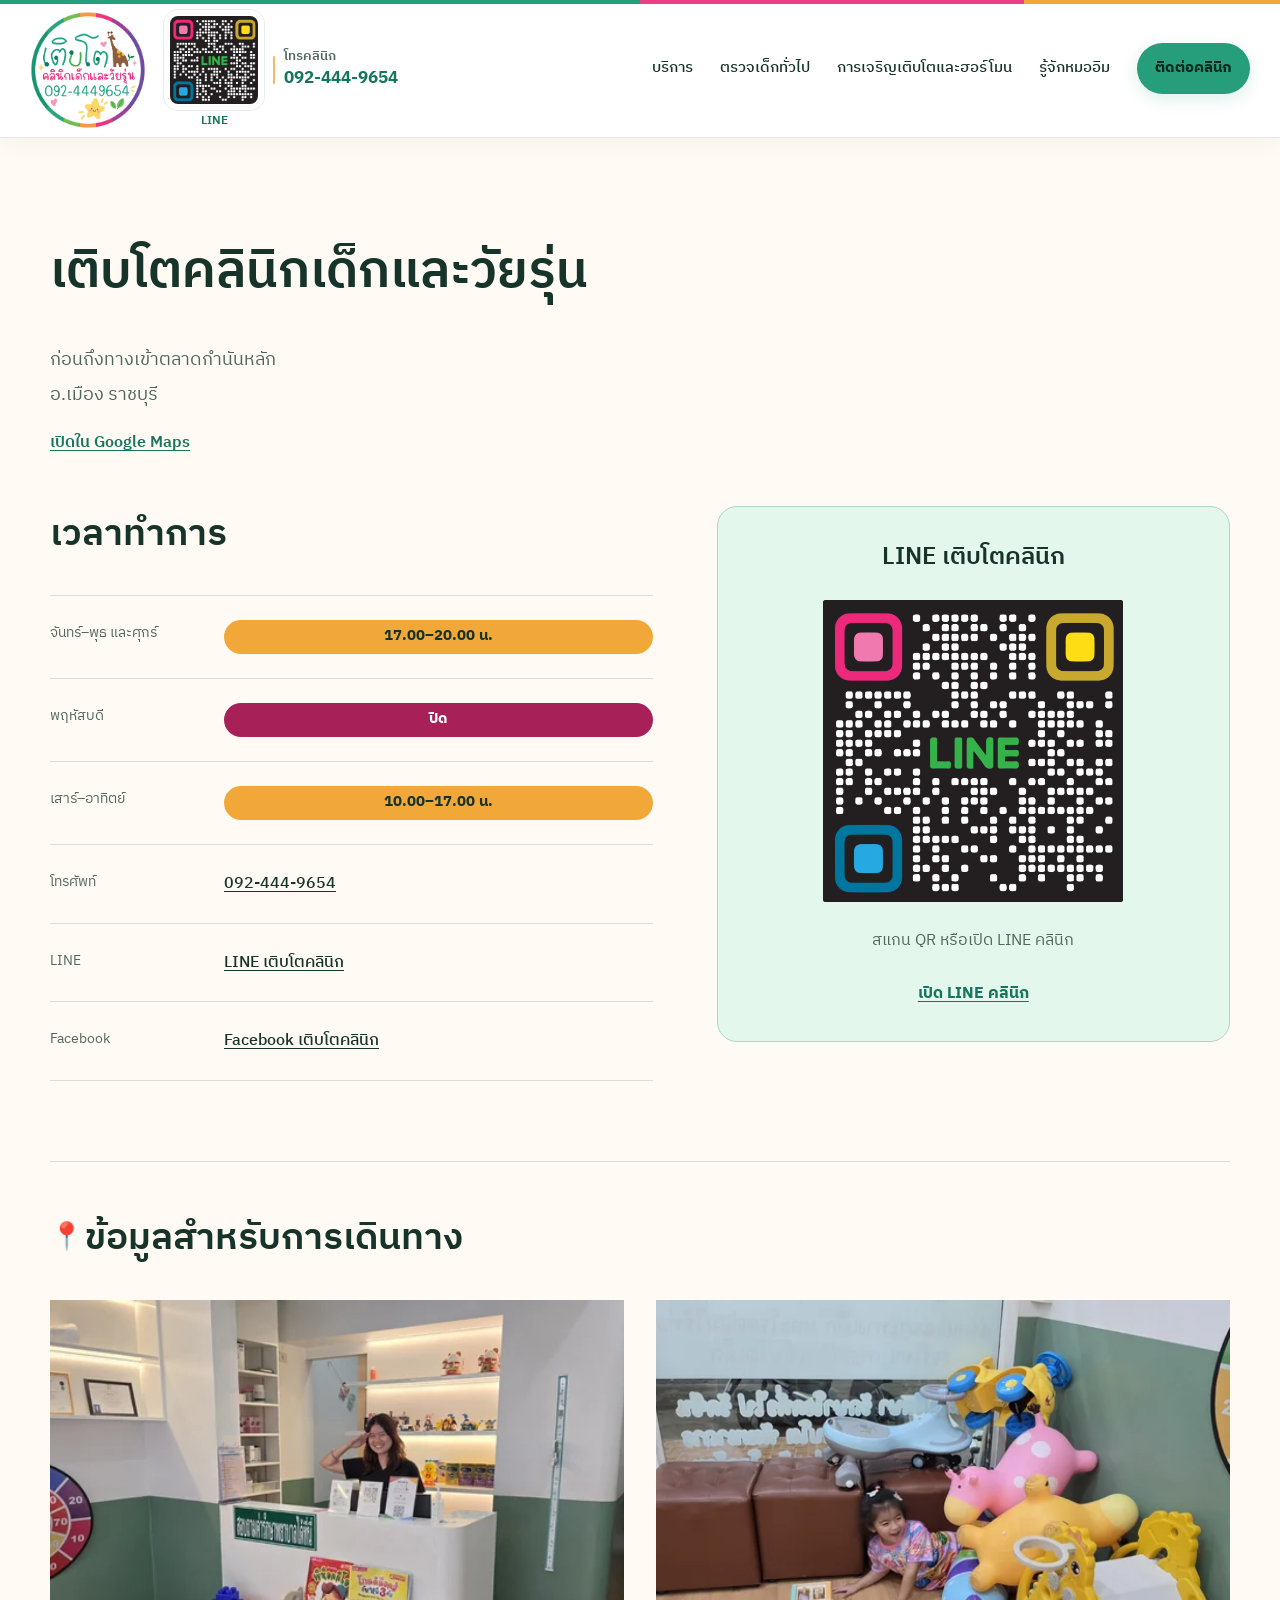
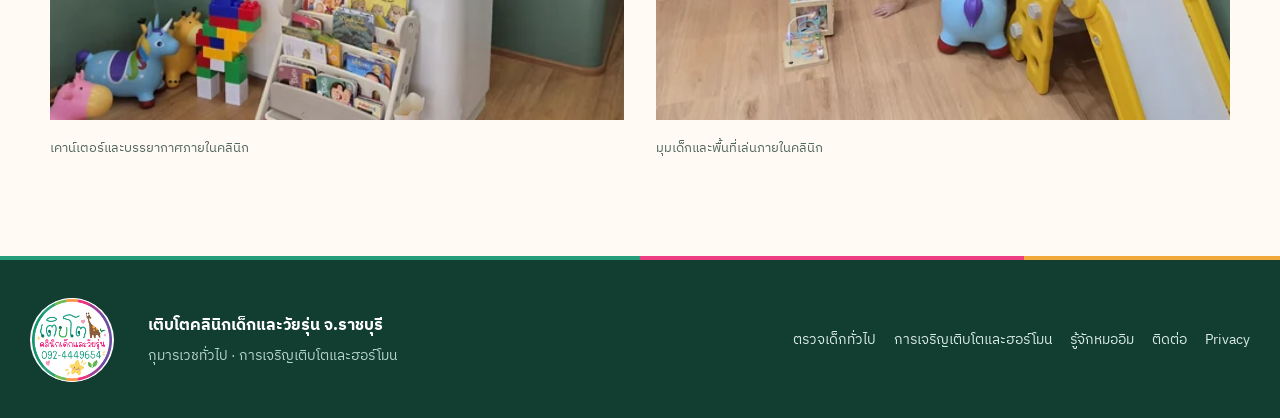
==== commit 52ac913a: "Review label-only link underlines and restrained heading emoji across six pages Render desktop 1440 " ====
--- a/contact/index.html
+++ b/contact/index.html
@@ -1,6 +1,6 @@
 <!DOCTYPE html>
 
-<html lang="th"><head><meta charset="utf-8"/><meta content="width=device-width,initial-scale=1,viewport-fit=cover" name="viewport"/><meta content="#fbf8f1" name="theme-color"/><title>ติดต่อ เติบโตคลินิกเด็ก ราชบุรี | เวลาเปิดและเส้นทาง</title><meta content="ข้อมูลติดต่อ เวลาเปิด ที่อยู่ เบอร์โทร Facebook และเส้นทางมาเติบโตคลินิกเด็กและวัยรุ่น จ.ราชบุรี" name="description"/><link href="https://terbto.github.io/terbtopage/contact/" rel="canonical"/><link href="../css/home-final.css?v=20261006" rel="stylesheet"/><link href="../css/inner-pages.css" rel="stylesheet"/><script type="application/ld+json">{"@context":"https://schema.org","@type":"MedicalClinic","name":"เติบโตคลินิกเด็กและวัยรุ่น","description":"คลินิกเด็กและวัยรุ่นใน อ.เมือง ราชบุรี ดูแลโรคเด็กทั่วไป วัคซีน สุขภาพตามวัย การเจริญเติบโต และฮอร์โมนในเด็กและวัยรุ่น","telephone":"+66-92-444-9654","areaServed":{"@type":"AdministrativeArea","name":"อ.เมือง ราชบุรี"},"medicalSpecialty":"Pediatrics","sameAs":["https://www.facebook.com/clinicterbto/"],"hasMap":"https://maps.app.goo.gl/HzwbLjgzdvLeUgqk6","openingHoursSpecification":[{"@type":"OpeningHoursSpecification","dayOfWeek":"https://schema.org/Monday","opens":"17:00","closes":"20:00"},{"@type":"OpeningHoursSpecification","dayOfWeek":"https://schema.org/Tuesday","opens":"17:00","closes":"20:00"},{"@type":"OpeningHoursSpecification","dayOfWeek":"https://schema.org/Wednesday","opens":"17:00","closes":"20:00"},{"@type":"OpeningHoursSpecification","dayOfWeek":"https://schema.org/Friday","opens":"17:00","closes":"20:00"},{"@type":"OpeningHoursSpecification","dayOfWeek":"https://schema.org/Saturday","opens":"10:00","closes":"17:00"},{"@type":"OpeningHoursSpecification","dayOfWeek":"https://schema.org/Sunday","opens":"10:00","closes":"17:00"}]}</script><link href="../css/brand-refresh.css?v=20261006" rel="stylesheet"/><link href="../css/spacing.css?v=20261008-2" rel="stylesheet"/></head><body class="inner-page"><a class="skip-link" href="#main">ข้ามไปเนื้อหาหลัก</a>
+<html lang="th"><head><meta charset="utf-8"/><meta content="width=device-width,initial-scale=1,viewport-fit=cover" name="viewport"/><meta content="#fbf8f1" name="theme-color"/><title>ติดต่อ เติบโตคลินิกเด็ก ราชบุรี | เวลาเปิดและเส้นทาง</title><meta content="ข้อมูลติดต่อ เวลาเปิด ที่อยู่ เบอร์โทร Facebook และเส้นทางมาเติบโตคลินิกเด็กและวัยรุ่น จ.ราชบุรี" name="description"/><link href="https://terbto.github.io/terbtopage/contact/" rel="canonical"/><link href="../css/home-final.css?v=20261008-5" rel="stylesheet"/><link href="../css/inner-pages.css" rel="stylesheet"/><script type="application/ld+json">{"@context":"https://schema.org","@type":"MedicalClinic","name":"เติบโตคลินิกเด็กและวัยรุ่น","description":"คลินิกเด็กและวัยรุ่นใน อ.เมือง ราชบุรี ดูแลโรคเด็กทั่วไป วัคซีน สุขภาพตามวัย การเจริญเติบโต และฮอร์โมนในเด็กและวัยรุ่น","telephone":"+66-92-444-9654","areaServed":{"@type":"AdministrativeArea","name":"อ.เมือง ราชบุรี"},"medicalSpecialty":"Pediatrics","sameAs":["https://www.facebook.com/clinicterbto/"],"hasMap":"https://maps.app.goo.gl/HzwbLjgzdvLeUgqk6","openingHoursSpecification":[{"@type":"OpeningHoursSpecification","dayOfWeek":"https://schema.org/Monday","opens":"17:00","closes":"20:00"},{"@type":"OpeningHoursSpecification","dayOfWeek":"https://schema.org/Tuesday","opens":"17:00","closes":"20:00"},{"@type":"OpeningHoursSpecification","dayOfWeek":"https://schema.org/Wednesday","opens":"17:00","closes":"20:00"},{"@type":"OpeningHoursSpecification","dayOfWeek":"https://schema.org/Friday","opens":"17:00","closes":"20:00"},{"@type":"OpeningHoursSpecification","dayOfWeek":"https://schema.org/Saturday","opens":"10:00","closes":"17:00"},{"@type":"OpeningHoursSpecification","dayOfWeek":"https://schema.org/Sunday","opens":"10:00","closes":"17:00"}]}</script><link href="../css/brand-refresh.css?v=20261008-5" rel="stylesheet"/><link href="../css/spacing.css?v=20261008-5" rel="stylesheet"/></head><body class="inner-page"><a class="skip-link" href="#main">ข้ามไปเนื้อหาหลัก</a>
 <header class="site-header" data-header="">
 <div class="header-brand-cluster"><a aria-label="หน้าแรก เติบโตคลินิกเด็กและวัยรุ่น" class="brand" href="../index.html"><img alt="โลโก้เติบโตคลินิกเด็กและวัยรุ่น" height="1294" src="../images/logo.png" width="1273"/></a><a aria-label="เปิด LINE เติบโตคลินิก" class="header-line-qr" href="https://page.line.me/506qjanh" rel="noopener noreferrer" target="_blank"><span class="header-line-qr-box"><img alt="LINE QR Code เติบโตคลินิก" src="../images/line-qr.png"/></span><span class="header-line-label">LINE</span></a><a aria-label="โทรเติบโตคลินิก 092-444-9654" class="header-phone" href="tel:+66924449654"><span class="header-phone-label">โทรคลินิก</span><span class="header-phone-number">092-444-9654</span></a></div>
 <nav aria-label="เมนูหลัก" class="desktop-nav"><a data-page-link="" href="../index.html#care">บริการ</a><a data-page-link="" href="../general-pediatrics/index.html">ตรวจเด็กทั่วไป</a><a data-page-link="" href="../growth-hormone/index.html">การเจริญเติบโตและฮอร์โมน</a><a data-page-link="" href="../doctor/index.html">รู้จักหมออิม</a><a class="nav-cta" href="https://www.facebook.com/clinicterbto/" rel="noopener noreferrer" target="_blank">ติดต่อคลินิก</a></nav>
@@ -14,4 +14,4 @@
 <div><dt>โทรศัพท์</dt><dd><a href="tel:+66924449654">092-444-9654</a></dd></div>
 <div><dt>LINE</dt><dd><a href="https://page.line.me/506qjanh" rel="noopener noreferrer" target="_blank">LINE เติบโตคลินิก</a></dd></div>
 <div><dt>Facebook</dt><dd><a href="https://www.facebook.com/clinicterbto/" rel="noopener noreferrer" target="_blank">Facebook เติบโตคลินิก</a></dd></div>
-</dl></section><aside class="line-panel"><h2>LINE เติบโตคลินิก</h2><img alt="LINE QR เติบโตคลินิก" height="2048" src="../images/line-qr.png" width="2036"/><p>สแกน QR หรือเปิด LINE คลินิก</p><a class="line-open-link" href="https://page.line.me/506qjanh" rel="noopener noreferrer" target="_blank">เปิด LINE คลินิก</a></aside></div><section class="arrival"><h2>ข้อมูลสำหรับการเดินทาง</h2><div class="arrival-grid"><figure class="arrival-photo arrival-photo-main"><img alt="บรรยากาศภายในและเคาน์เตอร์เติบโตคลินิกเด็กและวัยรุ่น ราชบุรี" decoding="async" height="1536" loading="lazy" sizes="(max-width:600px) 100vw, 48vw" src="../images/real/clinic-counter-1000.webp" srcset="../images/real/clinic-counter-640.webp 640w, ../images/real/clinic-counter-1000.webp 1000w" width="1152"/><figcaption>เคาน์เตอร์และบรรยากาศภายในคลินิก</figcaption></figure><figure class="arrival-photo arrival-photo-play"><img alt="มุมของเล่นสำหรับเด็กภายในเติบโตคลินิก" decoding="async" height="865" loading="lazy" sizes="(max-width:600px) 100vw, 48vw" src="../images/real/clinic-play-1400.webp" srcset="../images/real/clinic-play-720.webp 720w, ../images/real/clinic-play-1400.webp 1400w" width="1536"/><figcaption>มุมเด็กและพื้นที่เล่นภายในคลินิก</figcaption></figure></div></section></div></section></main><footer class="footer"><img alt="โลโก้เติบโตคลินิกเด็กและวัยรุ่น" height="1294" src="../images/logo.png" width="1273"/><div class="footer-copy"><strong>เติบโตคลินิกเด็กและวัยรุ่น จ.ราชบุรี</strong><span>กุมารเวชทั่วไป · การเจริญเติบโตและฮอร์โมน</span></div><nav aria-label="เมนูท้ายเว็บไซต์"><a href="../general-pediatrics/index.html">ตรวจเด็กทั่วไป</a><a href="../growth-hormone/index.html">การเจริญเติบโตและฮอร์โมน</a><a href="../doctor/index.html">รู้จักหมออิม</a><a href="../contact/index.html">ติดต่อ</a><a href="../privacy/index.html">Privacy</a></nav></footer><script src="../js/home-final.js"></script></body></html>+</dl></section><aside class="line-panel"><h2>LINE เติบโตคลินิก</h2><img alt="LINE QR เติบโตคลินิก" height="2048" src="../images/line-qr.png" width="2036"/><p>สแกน QR หรือเปิด LINE คลินิก</p><a class="line-open-link" href="https://page.line.me/506qjanh" rel="noopener noreferrer" target="_blank">เปิด LINE คลินิก</a></aside></div><section class="arrival"><h2 class="heading-with-emoji"><span class="heading-emoji" aria-hidden="true">📍</span><span class="heading-label">ข้อมูลสำหรับการเดินทาง</span></h2><div class="arrival-grid"><figure class="arrival-photo arrival-photo-main"><img alt="บรรยากาศภายในและเคาน์เตอร์เติบโตคลินิกเด็กและวัยรุ่น ราชบุรี" decoding="async" height="1536" loading="lazy" sizes="(max-width:600px) 100vw, 48vw" src="../images/real/clinic-counter-1000.webp" srcset="../images/real/clinic-counter-640.webp 640w, ../images/real/clinic-counter-1000.webp 1000w" width="1152"/><figcaption>เคาน์เตอร์และบรรยากาศภายในคลินิก</figcaption></figure><figure class="arrival-photo arrival-photo-play"><img alt="มุมของเล่นสำหรับเด็กภายในเติบโตคลินิก" decoding="async" height="865" loading="lazy" sizes="(max-width:600px) 100vw, 48vw" src="../images/real/clinic-play-1400.webp" srcset="../images/real/clinic-play-720.webp 720w, ../images/real/clinic-play-1400.webp 1400w" width="1536"/><figcaption>มุมเด็กและพื้นที่เล่นภายในคลินิก</figcaption></figure></div></section></div></section></main><footer class="footer"><img alt="โลโก้เติบโตคลินิกเด็กและวัยรุ่น" height="1294" src="../images/logo.png" width="1273"/><div class="footer-copy"><strong>เติบโตคลินิกเด็กและวัยรุ่น จ.ราชบุรี</strong><span>กุมารเวชทั่วไป · การเจริญเติบโตและฮอร์โมน</span></div><nav aria-label="เมนูท้ายเว็บไซต์"><a href="../general-pediatrics/index.html">ตรวจเด็กทั่วไป</a><a href="../growth-hormone/index.html">การเจริญเติบโตและฮอร์โมน</a><a href="../doctor/index.html">รู้จักหมออิม</a><a href="../contact/index.html">ติดต่อ</a><a href="../privacy/index.html">Privacy</a></nav></footer><script src="../js/home-final.js"></script></body></html>
--- a/css/home-final.css
+++ b/css/home-final.css
@@ -96,7 +96,7 @@
 .care-copy{max-width:640px}
 .care-copy h3{margin:0;font-size:clamp(2.5rem,4vw,4rem);line-height:1.24;letter-spacing:-.015em;font-weight:600}
 .care-copy>p:not(.eyebrow){margin:24px 0 0;max-width:600px;font-size:1.04rem;line-height:1.82;color:#4b655c}
-.care-copy a{display:inline-flex;margin-top:30px;text-decoration:none;font-weight:600;color:var(--green-deep);gap:8px}.care-panel .care-copy a span{color:var(--panel-accent)}.care-panel .eyebrow{color:var(--panel-accent)}
+.care-copy a{display:inline-flex;margin-top:30px;text-decoration:none;font-weight:600;color:var(--green-deep);gap:8px}.care-panel .care-copy a .text-link__arrow{color:var(--panel-accent)}.care-panel .eyebrow{color:var(--panel-accent)}
 .care-stage:has(.care-panel[data-panel="sick"].is-active){background:linear-gradient(90deg,transparent 72%,rgba(239,61,131,.045))}.care-stage:has(.care-panel[data-panel="well"].is-active){background:linear-gradient(90deg,transparent 72%,rgba(242,168,57,.055))}.care-stage:has(.care-panel[data-panel="growth"].is-active){background:linear-gradient(90deg,transparent 72%,rgba(39,158,123,.045))}
 .care-art{height:350px;position:relative;overflow:hidden}
 .art-sick span{position:absolute;border-radius:50%}
@@ -135,7 +135,7 @@
 .faq-item::before{content:"";position:absolute;left:0;top:-1px;width:72px;height:4px;border-radius:999px;background:var(--faq-accent)}
 .faq-pink{--faq-accent:var(--pink)}.faq-yellow{--faq-accent:var(--yellow)}.faq-green{--faq-accent:var(--green)}
 .faq-no{position:relative;display:block;font-size:.76rem;line-height:1.5;font-weight:700;color:var(--faq-accent);padding:5px 0 0 14px}.faq-no::before{content:"";position:absolute;left:0;top:3px;width:3px;height:36px;border-radius:999px;background:var(--faq-accent)}
-.faq-content{max-width:920px}.faq-content h3{margin:0;font-size:1.45rem;line-height:1.55;font-weight:600}.faq-content p{margin:10px 0 0;color:var(--muted);font-size:1rem;line-height:1.8}.faq-content a{display:inline-flex;gap:7px;margin-top:14px;color:var(--green-deep);font-weight:600;text-decoration:none}.faq-content a span{color:var(--faq-accent);font-weight:700}
+.faq-content{max-width:920px}.faq-content h3{margin:0;font-size:1.45rem;line-height:1.55;font-weight:600}.faq-content p{margin:10px 0 0;color:var(--muted);font-size:1rem;line-height:1.8}.faq-content a{display:inline-flex;gap:7px;margin-top:14px;color:var(--green-deep);font-weight:600;text-decoration:none}.faq-content a .text-link__arrow{color:var(--faq-accent);font-weight:700}
 .faq-item.faq-pink .faq-content a:hover,.faq-item.faq-pink .faq-content a:focus-visible{color:var(--pink)}.faq-item.faq-yellow .faq-content a:hover,.faq-item.faq-yellow .faq-content a:focus-visible{color:#a96908}.faq-item.faq-green .faq-content a:hover,.faq-item.faq-green .faq-content a:focus-visible{color:var(--green)}
 
 
--- a/css/brand-refresh.css
+++ b/css/brand-refresh.css
@@ -104,7 +104,7 @@
 .care-copy h3 { line-height: 1.5; }
 .care-panel[data-panel="sick"] .eyebrow { color: #a72158; }
 .care-panel[data-panel="well"] .eyebrow { color: #875612; }
-.care-copy a { text-decoration: underline; text-decoration-color: var(--panel-accent); text-underline-offset: 7px; }
+.care-copy a .text-link__label { text-decoration: underline; text-decoration-color: var(--panel-accent); text-underline-offset: 7px; }
 .art-well b { background: var(--yellow-soft); border: 2px solid var(--yellow); color: #654411; }
 .art-well b:nth-child(2) { background: var(--pink-soft); border-color: var(--pink); color: #a72158; }
 .art-well b:nth-child(3) { background: var(--green-soft); border-color: var(--green); color: var(--green-deep); }
@@ -140,7 +140,7 @@
 .faq-yellow .faq-no { color: var(--ink); }
 .faq-content h3 { line-height: 1.6; }
 .faq-content p { color: #465f54; line-height: 1.9; }
-.faq-content a { text-decoration: underline; text-underline-offset: 6px; }
+.faq-content a .text-link__label { text-decoration: underline; text-underline-offset: 6px; }
 .visit { background: var(--green-deep); }
 .visit h2 { line-height: 1.5; }
 .visit dt { color: #e0f3ec; font-size: 14px; }
--- a/css/spacing.css
+++ b/css/spacing.css
@@ -21,8 +21,46 @@
 main h2 + p { margin-top: var(--space-24); }
 main h3 + p { margin-top: var(--space-16); }
 main :is(section,article,figure) { min-width: 0; }
+.read-together { white-space: nowrap; }
+
+/* Decorated links: underline the label, never the anchor or its symbol. */
+#main a.symbol-link,
+#main a.symbol-link:is(:hover, :focus, :focus-visible, :visited, :active) {
+  display: inline-flex;
+  align-items: baseline;
+  gap: var(--space-8);
+  max-width: 100%;
+  text-decoration: none;
+}
+.symbol-link .text-link__label { min-width: 0; }
+.symbol-link .text-link__arrow {
+  flex: 0 0 auto;
+  text-decoration: none;
+  line-height: inherit;
+}
+
+/* One quiet emoji on selected headings; leave the heading rhythm intact. */
+main .heading-with-emoji {
+  display: grid;
+  grid-template-columns: auto minmax(0, 1fr);
+  column-gap: clamp(8px, .23em, 12px);
+  align-items: start;
+}
+.heading-with-emoji .heading-emoji {
+  display: block;
+  width: 1em;
+  font-family: "Apple Color Emoji", "Segoe UI Emoji", "Noto Color Emoji", sans-serif;
+  font-size: .72em;
+  font-weight: 400;
+  line-height: 1.55;
+  transform: translateY(.22em);
+  text-decoration: none;
+}
+.heading-with-emoji .heading-label { min-width: 0; }
+.heading-with-emoji::after { grid-column: 1 / -1; }
 
 /* Homepage: maintain the existing sections and photograph treatment. */
+#main:has(.hero) { overflow-x: clip; } /* Clip only the full-viewport background paint at the page edge. */
 .hero { padding-block: var(--space-64) var(--space-80); gap: var(--space-48); }
 .hero .overline { margin-bottom: var(--space-24); }
 .hero-lead { margin-top: var(--space-32); }
@@ -34,6 +72,65 @@
 .care-copy .eyebrow { margin-bottom: var(--space-16); }
 .care-copy > p:not(.eyebrow) { margin-top: var(--space-24); }
 .care-copy a { margin-top: var(--space-24); line-height: 1.8; }
+/* Health and vaccination: equal-height points represent life stages, not growth. */
+.care-art.age-timeline {
+  display: grid;
+  width: min(100%, 320px);
+  height: auto;
+  min-width: 0;
+  margin: 0;
+  gap: var(--space-8);
+  justify-self: center;
+  align-self: center;
+  justify-items: center;
+  overflow: visible;
+  color: var(--green-deep);
+}
+.age-timeline-track {
+  position: relative;
+  display: grid;
+  grid-template-columns: repeat(3, minmax(0, 1fr));
+  width: 100%;
+  margin: 0;
+  padding: 0;
+  list-style: none;
+}
+.age-timeline-track::before {
+  content: "";
+  position: absolute;
+  inset-inline: calc(100% / 6);
+  top: 4px;
+  height: 1px;
+  background: var(--green);
+}
+.age-timeline-track li {
+  position: relative;
+  display: grid;
+  justify-items: center;
+  gap: var(--space-8);
+  min-width: 0;
+  font-size: 15px;
+  font-weight: 500;
+  line-height: 1.5;
+  white-space: nowrap;
+}
+.age-timeline-dot {
+  display: block;
+  width: 8px;
+  height: 8px;
+  border-radius: 50%;
+  background: var(--green);
+}
+.age-timeline-track li:nth-child(2) .age-timeline-dot { background: var(--pink); }
+.age-timeline-track li:nth-child(3) .age-timeline-dot { background: var(--yellow); }
+.age-timeline .age-timeline-caption {
+  margin: 0;
+  max-width: 100%;
+  font-size: 13px;
+  font-weight: 400;
+  line-height: 1.6;
+  text-align: center;
+}
 .doctor-story { padding-block: var(--section-space); gap: var(--content-gap); }
 .doctor-copy .section-label { margin-bottom: var(--space-24); }
 .doctor-copy h2 > span:not(.doctor-surname) { margin-top: var(--space-16); }
@@ -64,11 +161,15 @@
 .symptom-tags { margin-top: var(--space-24); gap: var(--space-12); }
 .symptom-tags span { padding: var(--space-8) var(--space-16); line-height: 1.65; }
 .well-child-intro { column-gap: var(--space-48); }
+.well-child-intro .inner-kicker.accent-yellow { width: fit-content; max-width: 100%; height: auto; padding: var(--space-12) var(--space-16); }
 .well-child-intro > p:last-child { margin-top: var(--space-24); line-height: 1.9; }
 .well-child-split { margin-top: var(--space-48); padding-top: var(--space-32); gap: var(--space-48); }
 .well-child-item p { margin-top: var(--space-16); line-height: 1.9; }
 .parent-question-copy > p:last-child { margin-top: var(--space-24); line-height: 1.9; }
+.parent-question-copy .inner-kicker.accent-pink { height: 96px; }
+.parent-question-section::after { top: calc(var(--section-space) + var(--space-32)); }
 .growth-topics-head { margin-bottom: var(--space-48); }
+.growth-topics-head h2, .growth-trend h2 { text-wrap: balance; }
 .growth-topics-intro { margin-top: var(--space-24); }
 .growth-symptom-grid { gap: var(--space-24); }
 .growth-symptom-card { padding: var(--space-32); }
@@ -101,6 +202,7 @@
 .credential-list p { margin-top: var(--space-12); line-height: 1.9; }
 .doctor-real-stories { padding-block: 0 var(--section-space); }
 .doctor-story-row, .doctor-story-row.doctor-story-academic { padding-block: var(--section-space); gap: var(--content-gap); }
+.doctor-story-row.doctor-story-academic { padding-inline: var(--space-32); }
 .doctor-story-text > p:last-child { margin-top: var(--space-24); line-height: 1.9; }
 .doctor-story-care .doctor-story-text::before,
 .doctor-story-academic .doctor-story-text::before {
@@ -139,6 +241,14 @@
 .privacy-copy p { margin: 0 0 var(--space-24); line-height: 1.95; }
 .privacy-copy p:last-child { margin-bottom: 0; }
 
+@media (min-width: 601px) and (max-width: 1100px) {
+  .care-art.age-timeline { gap: 4px; }
+  .age-timeline-track li { gap: 4px; font-size: 14px; }
+  .age-timeline-dot { width: 6px; height: 6px; }
+  .age-timeline-track::before { top: 3px; }
+  .age-timeline .age-timeline-caption { font-size: 12px; line-height: 1.5; }
+}
+
 @media (max-width: 860px) {
   :root { --section-space: var(--space-80); --content-gap: var(--space-48); }
   .care-panel { padding: var(--space-32); }
@@ -154,6 +264,9 @@
   .section-intro, .knowledge-head, .growth-topics-head { margin-bottom: var(--space-32); }
   .care-panel { padding: var(--space-32) var(--space-24); gap: var(--space-32); }
   .care-photo { margin-top: 0; }
+  .care-art.age-timeline { width: min(100%, 280px); }
+  .age-timeline-track li { font-size: 14px; }
+  .age-timeline .age-timeline-caption { font-size: 12px; line-height: 1.8; }
   .doctor-copy .section-label { margin-bottom: var(--space-16); }
   .doctor-copy blockquote, .doctor-page-copy blockquote { padding: var(--space-24) 20px; }
   .trust-line { padding: var(--space-24) var(--space-16); margin-bottom: var(--space-32); }
@@ -169,6 +282,7 @@
   .growth-trend-grid { gap: var(--space-32); }
   .growth-trend-mark { margin-bottom: var(--space-24); }
   .growth-trend-mark svg { width: 232px; }
+  .doctor-story-row.doctor-story-academic { padding-inline: var(--space-24); }
   .page-crosslink { padding-block: var(--space-48); }
   .contact-page-head { margin-bottom: var(--space-32); }
   .contact-facts dl div { padding-block: var(--space-24); gap: var(--space-16); }
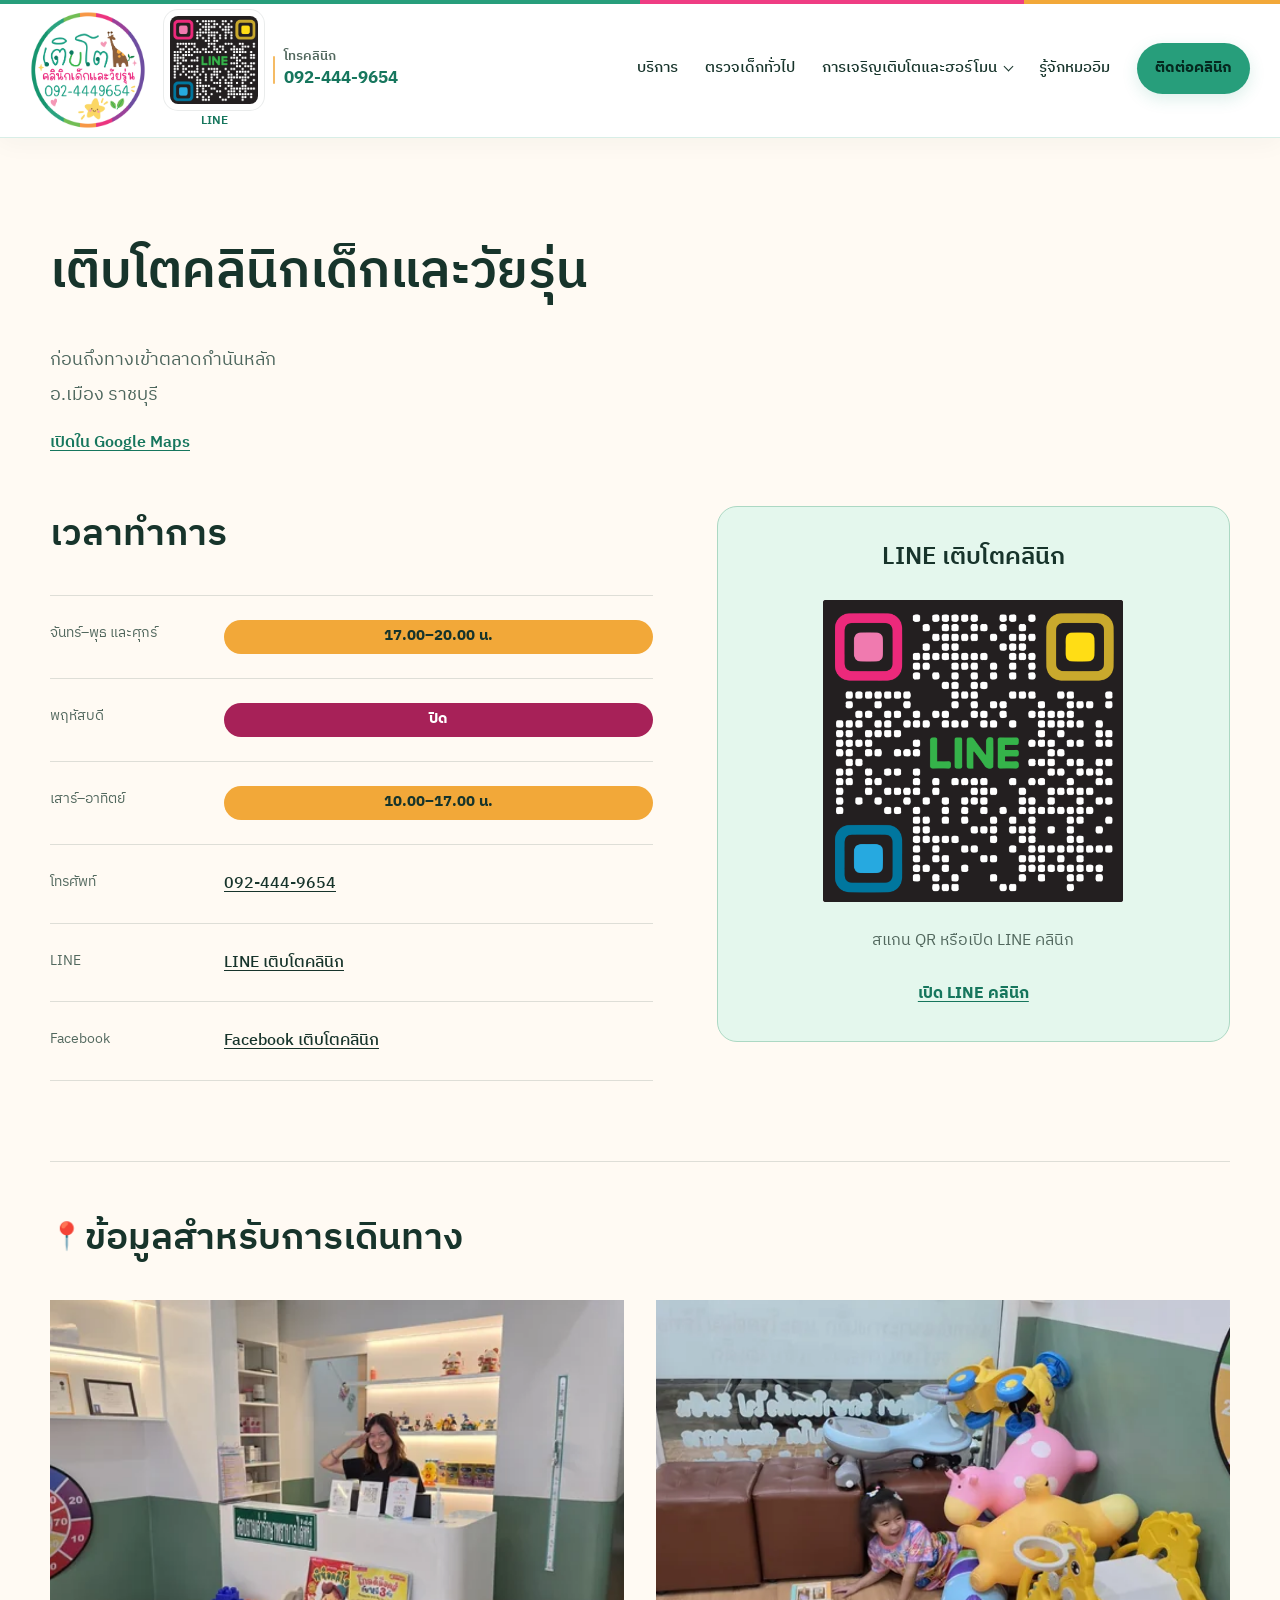
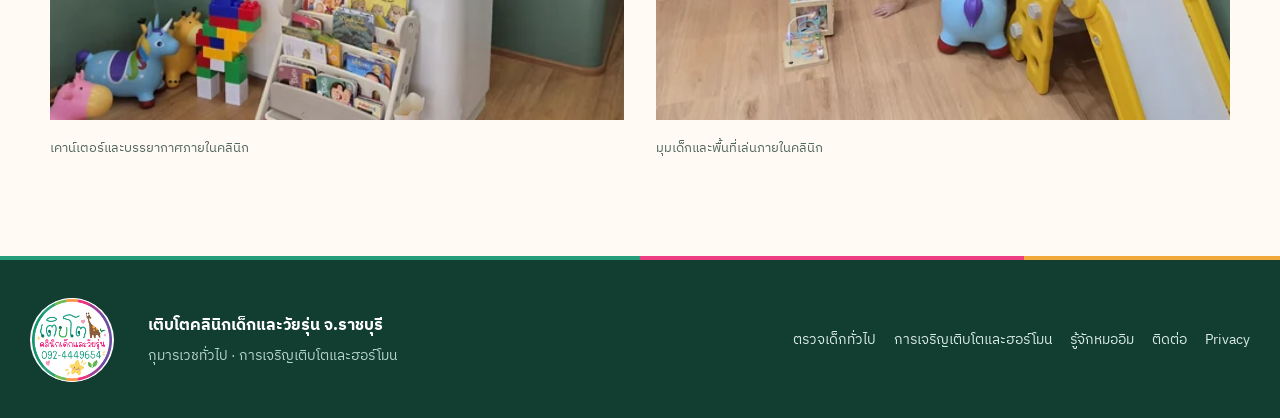
==== commit c0c9244e: "19 ต.ค. 2569 — เพิ่มเมนูเด็กตัวเตี้ยโตช้าใน Navigation" ====
--- a/contact/index.html
+++ b/contact/index.html
@@ -1,11 +1,30 @@
 <!DOCTYPE html>
 
-<html lang="th"><head><meta charset="utf-8"/><meta content="width=device-width,initial-scale=1,viewport-fit=cover" name="viewport"/><meta content="#fbf8f1" name="theme-color"/><title>ติดต่อ เติบโตคลินิกเด็ก ราชบุรี | เวลาเปิดและเส้นทาง</title><meta content="ข้อมูลติดต่อ เวลาเปิด ที่อยู่ เบอร์โทร Facebook และเส้นทางมาเติบโตคลินิกเด็กและวัยรุ่น จ.ราชบุรี" name="description"/><link href="https://terbto.github.io/terbtopage/contact/" rel="canonical"/><link href="../css/home-final.css?v=20261008-5" rel="stylesheet"/><link href="../css/inner-pages.css" rel="stylesheet"/><script type="application/ld+json">{"@context":"https://schema.org","@type":"MedicalClinic","name":"เติบโตคลินิกเด็กและวัยรุ่น","description":"คลินิกเด็กและวัยรุ่นใน อ.เมือง ราชบุรี ดูแลโรคเด็กทั่วไป วัคซีน สุขภาพตามวัย การเจริญเติบโต และฮอร์โมนในเด็กและวัยรุ่น","telephone":"+66-92-444-9654","areaServed":{"@type":"AdministrativeArea","name":"อ.เมือง ราชบุรี"},"medicalSpecialty":"Pediatrics","sameAs":["https://www.facebook.com/clinicterbto/"],"hasMap":"https://maps.app.goo.gl/HzwbLjgzdvLeUgqk6","openingHoursSpecification":[{"@type":"OpeningHoursSpecification","dayOfWeek":"https://schema.org/Monday","opens":"17:00","closes":"20:00"},{"@type":"OpeningHoursSpecification","dayOfWeek":"https://schema.org/Tuesday","opens":"17:00","closes":"20:00"},{"@type":"OpeningHoursSpecification","dayOfWeek":"https://schema.org/Wednesday","opens":"17:00","closes":"20:00"},{"@type":"OpeningHoursSpecification","dayOfWeek":"https://schema.org/Friday","opens":"17:00","closes":"20:00"},{"@type":"OpeningHoursSpecification","dayOfWeek":"https://schema.org/Saturday","opens":"10:00","closes":"17:00"},{"@type":"OpeningHoursSpecification","dayOfWeek":"https://schema.org/Sunday","opens":"10:00","closes":"17:00"}]}</script><link href="../css/brand-refresh.css?v=20261008-5" rel="stylesheet"/><link href="../css/spacing.css?v=20261008-5" rel="stylesheet"/></head><body class="inner-page"><a class="skip-link" href="#main">ข้ามไปเนื้อหาหลัก</a>
+<html lang="th"><head><meta charset="utf-8"/><meta content="width=device-width,initial-scale=1,viewport-fit=cover" name="viewport"/><meta content="#fbf8f1" name="theme-color"/><title>ติดต่อ เติบโตคลินิกเด็ก ราชบุรี | เวลาเปิดและเส้นทาง</title><meta content="ข้อมูลติดต่อ เวลาเปิด ที่อยู่ เบอร์โทร Facebook และเส้นทางมาเติบโตคลินิกเด็กและวัยรุ่น จ.ราชบุรี" name="description"/><link href="https://terbto.github.io/terbtopage/contact/" rel="canonical"/><link href="../css/home-final.css?v=20261008-5" rel="stylesheet"/><link href="../css/inner-pages.css" rel="stylesheet"/><script type="application/ld+json">{"@context":"https://schema.org","@type":"MedicalClinic","name":"เติบโตคลินิกเด็กและวัยรุ่น","url":"https://terbto.github.io/terbtopage/","description":"คลินิกเด็กและวัยรุ่นใน อ.เมือง ราชบุรี ดูแลโรคเด็กทั่วไป วัคซีน สุขภาพตามวัย การเจริญเติบโต และฮอร์โมนในเด็กและวัยรุ่น","telephone":"+66-92-444-9654","areaServed":{"@type":"AdministrativeArea","name":"อ.เมือง ราชบุรี"},"medicalSpecialty":"Pediatrics","sameAs":["https://www.facebook.com/clinicterbto/"],"hasMap":"https://maps.app.goo.gl/HzwbLjgzdvLeUgqk6","openingHoursSpecification":[{"@type":"OpeningHoursSpecification","dayOfWeek":"https://schema.org/Monday","opens":"17:00","closes":"20:00"},{"@type":"OpeningHoursSpecification","dayOfWeek":"https://schema.org/Tuesday","opens":"17:00","closes":"20:00"},{"@type":"OpeningHoursSpecification","dayOfWeek":"https://schema.org/Wednesday","opens":"17:00","closes":"20:00"},{"@type":"OpeningHoursSpecification","dayOfWeek":"https://schema.org/Friday","opens":"17:00","closes":"20:00"},{"@type":"OpeningHoursSpecification","dayOfWeek":"https://schema.org/Saturday","opens":"10:00","closes":"17:00"},{"@type":"OpeningHoursSpecification","dayOfWeek":"https://schema.org/Sunday","opens":"10:00","closes":"17:00"}]}</script><link href="../css/brand-refresh.css?v=20261019-nav" rel="stylesheet"/><link href="../css/spacing.css?v=20261008-6" rel="stylesheet"/></head><body class="inner-page"><a class="skip-link" href="#main">ข้ามไปเนื้อหาหลัก</a>
 <header class="site-header" data-header="">
-<div class="header-brand-cluster"><a aria-label="หน้าแรก เติบโตคลินิกเด็กและวัยรุ่น" class="brand" href="../index.html"><img alt="โลโก้เติบโตคลินิกเด็กและวัยรุ่น" height="1294" src="../images/logo.png" width="1273"/></a><a aria-label="เปิด LINE เติบโตคลินิก" class="header-line-qr" href="https://page.line.me/506qjanh" rel="noopener noreferrer" target="_blank"><span class="header-line-qr-box"><img alt="LINE QR Code เติบโตคลินิก" src="../images/line-qr.png"/></span><span class="header-line-label">LINE</span></a><a aria-label="โทรเติบโตคลินิก 092-444-9654" class="header-phone" href="tel:+66924449654"><span class="header-phone-label">โทรคลินิก</span><span class="header-phone-number">092-444-9654</span></a></div>
-<nav aria-label="เมนูหลัก" class="desktop-nav"><a data-page-link="" href="../index.html#care">บริการ</a><a data-page-link="" href="../general-pediatrics/index.html">ตรวจเด็กทั่วไป</a><a data-page-link="" href="../growth-hormone/index.html">การเจริญเติบโตและฮอร์โมน</a><a data-page-link="" href="../doctor/index.html">รู้จักหมออิม</a><a class="nav-cta" href="https://www.facebook.com/clinicterbto/" rel="noopener noreferrer" target="_blank">ติดต่อคลินิก</a></nav>
+<div class="header-brand-cluster"><a aria-label="หน้าแรก เติบโตคลินิกเด็กและวัยรุ่น" class="brand" href="/terbtopage/"><img alt="โลโก้เติบโตคลินิกเด็กและวัยรุ่น" height="1294" src="../images/logo.png" width="1273"/></a><a aria-label="เปิด LINE เติบโตคลินิก" class="header-line-qr" href="https://page.line.me/506qjanh" rel="noopener noreferrer" target="_blank"><span class="header-line-qr-box"><img alt="LINE QR Code เติบโตคลินิก" src="../images/line-qr.png"/></span><span class="header-line-label">LINE</span></a><a aria-label="โทรเติบโตคลินิก 092-444-9654" class="header-phone" href="tel:+66924449654"><span class="header-phone-label">โทรคลินิก</span><span class="header-phone-number">092-444-9654</span></a></div>
+<nav aria-label="เมนูหลัก" class="desktop-nav">
+<a data-page-link="" href="/terbtopage/#care">บริการ</a>
+<a data-page-link="" href="/terbtopage/general-pediatrics/">ตรวจเด็กทั่วไป</a>
+<div class="nav-menu">
+<a class="nav-menu__trigger" data-page-link="" href="/terbtopage/growth-hormone/">การเจริญเติบโตและฮอร์โมน<span aria-hidden="true" class="nav-menu__chevron"></span></a>
+<ul aria-label="หัวข้อการเจริญเติบโตและฮอร์โมน" class="nav-submenu">
+<li><a data-page-link="" href="/terbtopage/growth-hormone/">ภาพรวมการเจริญเติบโตและฮอร์โมน</a></li>
+<li><a data-page-link="" href="/terbtopage/short-stature/">เด็กตัวเตี้ย / โตช้า</a></li>
+</ul>
+</div>
+<a data-page-link="" href="/terbtopage/doctor/">รู้จักหมออิม</a>
+<a class="nav-cta" href="https://www.facebook.com/clinicterbto/" rel="noopener noreferrer" target="_blank">ติดต่อคลินิก</a>
+</nav>
 <button aria-controls="mobileMenu" aria-expanded="false" aria-label="เปิดเมนู" class="menu-button" type="button"><span></span><span></span></button>
-<nav aria-label="เมนูมือถือ" class="mobile-nav" id="mobileMenu"><a data-page-link="" href="../index.html#care">บริการ</a><a data-page-link="" href="../general-pediatrics/index.html">ตรวจเด็กทั่วไป</a><a data-page-link="" href="../growth-hormone/index.html">การเจริญเติบโตและฮอร์โมน</a><a data-page-link="" href="../doctor/index.html">รู้จักหมออิม</a><a href="https://www.facebook.com/clinicterbto/" rel="noopener noreferrer" target="_blank">ติดต่อคลินิก</a></nav>
+<nav aria-label="เมนูมือถือ" class="mobile-nav" id="mobileMenu">
+<a data-page-link="" href="/terbtopage/#care">บริการ</a>
+<a data-page-link="" href="/terbtopage/general-pediatrics/">ตรวจเด็กทั่วไป</a>
+<a data-page-link="" href="/terbtopage/growth-hormone/">การเจริญเติบโตและฮอร์โมน</a>
+<a class="mobile-nav__subitem" data-page-link="" href="/terbtopage/short-stature/">เด็กตัวเตี้ย / โตช้า</a>
+<a data-page-link="" href="/terbtopage/doctor/">รู้จักหมออิม</a>
+<a href="https://www.facebook.com/clinicterbto/" rel="noopener noreferrer" target="_blank">ติดต่อคลินิก</a>
+</nav>
 </header><main id="main">
 <section class="contact-page"><div class="inner-shell"><header class="contact-page-head"><h1>เติบโตคลินิกเด็กและวัยรุ่น</h1><p class="contact-page-address">ก่อนถึงทางเข้าตลาดกำนันหลัก<br/>อ.เมือง ราชบุรี</p><a class="contact-page-map-link" href="https://maps.app.goo.gl/HzwbLjgzdvLeUgqk6" rel="noopener noreferrer" target="_blank">เปิดใน Google Maps</a></header><div class="contact-page-grid"><section aria-labelledby="hoursTitle" class="contact-facts"><h2 id="hoursTitle">เวลาทำการ</h2><dl>
 <div class="open-row"><dt>จันทร์–พุธ และศุกร์</dt><dd>17.00–20.00 น.</dd></div>
@@ -14,4 +33,4 @@
 <div><dt>โทรศัพท์</dt><dd><a href="tel:+66924449654">092-444-9654</a></dd></div>
 <div><dt>LINE</dt><dd><a href="https://page.line.me/506qjanh" rel="noopener noreferrer" target="_blank">LINE เติบโตคลินิก</a></dd></div>
 <div><dt>Facebook</dt><dd><a href="https://www.facebook.com/clinicterbto/" rel="noopener noreferrer" target="_blank">Facebook เติบโตคลินิก</a></dd></div>
-</dl></section><aside class="line-panel"><h2>LINE เติบโตคลินิก</h2><img alt="LINE QR เติบโตคลินิก" height="2048" src="../images/line-qr.png" width="2036"/><p>สแกน QR หรือเปิด LINE คลินิก</p><a class="line-open-link" href="https://page.line.me/506qjanh" rel="noopener noreferrer" target="_blank">เปิด LINE คลินิก</a></aside></div><section class="arrival"><h2 class="heading-with-emoji"><span class="heading-emoji" aria-hidden="true">📍</span><span class="heading-label">ข้อมูลสำหรับการเดินทาง</span></h2><div class="arrival-grid"><figure class="arrival-photo arrival-photo-main"><img alt="บรรยากาศภายในและเคาน์เตอร์เติบโตคลินิกเด็กและวัยรุ่น ราชบุรี" decoding="async" height="1536" loading="lazy" sizes="(max-width:600px) 100vw, 48vw" src="../images/real/clinic-counter-1000.webp" srcset="../images/real/clinic-counter-640.webp 640w, ../images/real/clinic-counter-1000.webp 1000w" width="1152"/><figcaption>เคาน์เตอร์และบรรยากาศภายในคลินิก</figcaption></figure><figure class="arrival-photo arrival-photo-play"><img alt="มุมของเล่นสำหรับเด็กภายในเติบโตคลินิก" decoding="async" height="865" loading="lazy" sizes="(max-width:600px) 100vw, 48vw" src="../images/real/clinic-play-1400.webp" srcset="../images/real/clinic-play-720.webp 720w, ../images/real/clinic-play-1400.webp 1400w" width="1536"/><figcaption>มุมเด็กและพื้นที่เล่นภายในคลินิก</figcaption></figure></div></section></div></section></main><footer class="footer"><img alt="โลโก้เติบโตคลินิกเด็กและวัยรุ่น" height="1294" src="../images/logo.png" width="1273"/><div class="footer-copy"><strong>เติบโตคลินิกเด็กและวัยรุ่น จ.ราชบุรี</strong><span>กุมารเวชทั่วไป · การเจริญเติบโตและฮอร์โมน</span></div><nav aria-label="เมนูท้ายเว็บไซต์"><a href="../general-pediatrics/index.html">ตรวจเด็กทั่วไป</a><a href="../growth-hormone/index.html">การเจริญเติบโตและฮอร์โมน</a><a href="../doctor/index.html">รู้จักหมออิม</a><a href="../contact/index.html">ติดต่อ</a><a href="../privacy/index.html">Privacy</a></nav></footer><script src="../js/home-final.js"></script></body></html>+</dl></section><aside class="line-panel"><h2>LINE เติบโตคลินิก</h2><img alt="LINE QR เติบโตคลินิก" height="2048" src="../images/line-qr.png" width="2036"/><p>สแกน QR หรือเปิด LINE คลินิก</p><a class="line-open-link" href="https://page.line.me/506qjanh" rel="noopener noreferrer" target="_blank">เปิด LINE คลินิก</a></aside></div><section class="arrival"><h2 class="heading-with-emoji"><span class="heading-emoji" aria-hidden="true">📍</span><span class="heading-label">ข้อมูลสำหรับการ<span class="read-together">เดินทาง</span></span></h2><div class="arrival-grid"><figure class="arrival-photo arrival-photo-main"><img alt="บรรยากาศภายในและเคาน์เตอร์เติบโตคลินิกเด็กและวัยรุ่น ราชบุรี" decoding="async" height="1536" loading="lazy" sizes="(max-width:600px) 100vw, 48vw" src="../images/real/clinic-counter-1000.webp" srcset="../images/real/clinic-counter-640.webp 640w, ../images/real/clinic-counter-1000.webp 1000w" width="1152"/><figcaption>เคาน์เตอร์และบรรยากาศภายในคลินิก</figcaption></figure><figure class="arrival-photo arrival-photo-play"><img alt="มุมของเล่นสำหรับเด็กภายในเติบโตคลินิก" decoding="async" height="865" loading="lazy" sizes="(max-width:600px) 100vw, 48vw" src="../images/real/clinic-play-1400.webp" srcset="../images/real/clinic-play-720.webp 720w, ../images/real/clinic-play-1400.webp 1400w" width="1536"/><figcaption>มุมเด็กและพื้นที่เล่นภายในคลินิก</figcaption></figure></div></section></div></section></main><footer class="footer"><img alt="โลโก้เติบโตคลินิกเด็กและวัยรุ่น" height="1294" src="../images/logo.png" width="1273"/><div class="footer-copy"><strong>เติบโตคลินิกเด็กและวัยรุ่น จ.ราชบุรี</strong><span>กุมารเวชทั่วไป · การเจริญเติบโตและฮอร์โมน</span></div><nav aria-label="เมนูท้ายเว็บไซต์"><a href="../general-pediatrics/index.html">ตรวจเด็กทั่วไป</a><a href="../growth-hormone/index.html">การเจริญเติบโตและฮอร์โมน</a><a href="../doctor/index.html">รู้จักหมออิม</a><a href="../contact/index.html">ติดต่อ</a><a href="../privacy/index.html">Privacy</a></nav></footer><script src="../js/home-final.js"></script></body></html>
--- a/css/home-final.css
+++ b/css/home-final.css
@@ -316,7 +316,7 @@
   display:grid;
   grid-template-columns:minmax(340px,.96fr) minmax(500px,1.04fr);
   align-items:stretch;
-  min-height:clamp(791.1875px,calc(774.84px + 1.5964vw),797.828125px);
+  min-height:auto;
   background:var(--green-deep);
   color:#fff;
 }
@@ -356,34 +356,36 @@
   height:auto;
   padding:0;
   display:flex;
-  align-items:stretch;
-  justify-content:stretch;
+  align-items:center;
+  justify-content:center;
   overflow:hidden;
   background:#dfe9e3;
 }
-/* Locked approved counter-photo rendering: do not alter crop/size/aspect/position. */
+/* Counter photo: show the full image on desktop without crop or distortion. */
 .visit-clinic-photo{
-  position:relative;
+  position:static;
   width:100%;
-  height:auto;
-  min-height:100%;
+  height:100%;
+  min-height:0;
   margin:0;
   padding:0;
   border-radius:0;
   overflow:hidden;
   background:#dfe9e3;
   box-shadow:none;
+  display:flex;
+  align-items:center;
+  justify-content:center;
 }
 .visit-clinic-photo img{
-  position:absolute;
-  inset:0;
+  position:static;
   display:block;
-  width:100%;
-  height:100%;
-  max-width:none;
-  max-height:none;
-  object-fit:cover;
-  object-position:55% 50%;
+  width:auto;
+  height:auto;
+  max-width:100%;
+  max-height:100%;
+  object-fit:contain;
+  object-position:center;
   transform:none;
   filter:none;
 }
@@ -455,3 +457,7 @@
 @media(max-width:860px){
   .site-header .mobile-nav{position:absolute;top:100%}
 }
+
+/* Targeted supporting link for the growth care panel — 2026-10-19 */
+.care-copy .care-secondary-link{display:flex;width:max-content;margin-top:14px;font-size:.94rem}
+@media(max-width:600px){.care-copy .care-secondary-link{margin-top:12px;font-size:.9rem}}
--- a/css/inner-pages.css
+++ b/css/inner-pages.css
@@ -211,3 +211,186 @@
 .privacy-page :is(.privacy-toc a,.privacy-copy a):focus-visible{outline:3px solid var(--yellow);outline-offset:3px;border-radius:2px}
 @media(max-width:860px){.privacy-intro{padding:64px 0 52px}.privacy-layout{grid-template-columns:1fr;gap:26px;padding-top:32px;padding-bottom:70px}.privacy-toc{position:static;display:flex;flex-direction:row;flex-wrap:wrap;align-items:center;column-gap:14px;row-gap:2px;border-bottom:1px solid var(--line);padding-bottom:16px}.privacy-toc strong{width:100%;margin-bottom:3px}.privacy-toc a{font-size:.83rem;border:0;padding:6px 0}.privacy-copy section{scroll-margin-top:215px}}
 @media(max-width:600px){.privacy-shell{width:calc(100% - 32px)}.privacy-intro{padding:50px 0 46px}.privacy-intro h1{font-size:2.55rem;line-height:1.45}.privacy-lead{font-size:1rem;line-height:1.86}.privacy-layout{padding-top:28px;padding-bottom:58px}.privacy-copy section{padding:23px 0 29px}.privacy-copy h2{font-size:1.72rem;line-height:1.56}.privacy-copy p{font-size:.97rem;line-height:1.92}}
+
+
+/* Vaccine schedule table — semantic text table for General Pediatrics. */
+.vaccine-schedule{
+  margin-top:54px;
+  scroll-margin-top:170px;
+}
+.vaccine-schedule-head{
+  display:flex;
+  align-items:end;
+  justify-content:space-between;
+  gap:24px;
+  margin-bottom:20px;
+}
+.vaccine-schedule h3{
+  margin:0;
+  font-size:clamp(1.9rem,2.6vw,2.45rem);
+  line-height:1.45;
+  font-weight:600;
+}
+.vaccine-schedule-revision{
+  margin:0;
+  color:#7a8c85;
+  font-size:.94rem;
+  line-height:1.6;
+  font-weight:600;
+  white-space:nowrap;
+}
+.vaccine-table-hint{
+  display:none;
+  margin:0 0 10px;
+  color:#7a8c85;
+  font-size:.86rem;
+  line-height:1.6;
+}
+.vaccine-table-scroll{
+  max-width:100%;
+  overflow-x:auto;
+  border:1px solid rgba(23,52,43,.10);
+  border-radius:22px;
+  background:#fffdf8;
+  box-shadow:0 18px 48px rgba(31,70,57,.07);
+  -webkit-overflow-scrolling:touch;
+}
+.vaccine-table{
+  width:100%;
+  border-collapse:separate;
+  border-spacing:0;
+  table-layout:fixed;
+  color:var(--ink);
+}
+.vaccine-table caption{
+  position:absolute;
+  width:1px;
+  height:1px;
+  padding:0;
+  margin:-1px;
+  overflow:hidden;
+  clip:rect(0 0 0 0);
+  white-space:nowrap;
+  border:0;
+}
+.vaccine-table colgroup col:nth-child(1){width:12%}
+.vaccine-table colgroup col:nth-child(2){width:14%}
+.vaccine-table colgroup col:nth-child(3){width:60%}
+.vaccine-table colgroup col:nth-child(4){width:14%}
+.vaccine-table thead th{
+  padding:16px 18px;
+  background:var(--green);
+  color:#fff;
+  text-align:left;
+  font-size:.92rem;
+  line-height:1.5;
+  font-weight:700;
+}
+.vaccine-table thead th:first-child{border-top-left-radius:21px}
+.vaccine-table thead th:last-child{border-top-right-radius:21px}
+.vaccine-table tbody th,
+.vaccine-table tbody td{
+  padding:18px;
+  border-bottom:1px solid rgba(23,52,43,.10);
+  vertical-align:top;
+  text-align:left;
+  font-size:.96rem;
+  line-height:1.75;
+}
+.vaccine-table tbody tr:last-child th,
+.vaccine-table tbody tr:last-child td{border-bottom:0}
+.vaccine-age{
+  background:#edf9f2;
+  color:var(--green-deep);
+  font-weight:700;
+}
+.vaccine-type{
+  display:inline-flex;
+  align-items:center;
+  justify-content:center;
+  min-height:32px;
+  padding:5px 12px;
+  border-radius:999px;
+  font-size:.84rem;
+  font-weight:700;
+  line-height:1.35;
+  white-space:nowrap;
+}
+.vaccine-type-main{
+  background:var(--pink-soft);
+  color:#a9275b;
+  box-shadow:inset 0 0 0 1px rgba(239,61,131,.18);
+}
+.vaccine-type-optional{
+  background:var(--yellow-soft);
+  color:#855713;
+  box-shadow:inset 0 0 0 1px rgba(242,168,57,.22);
+}
+.vaccine-name strong{
+  display:block;
+  font-weight:600;
+  color:var(--ink);
+}
+.vaccine-note{
+  display:block;
+  margin-top:4px;
+  color:var(--muted);
+  font-size:.9em;
+  line-height:1.7;
+}
+.vaccine-price{
+  color:var(--green-deep);
+  font-weight:600;
+  white-space:nowrap;
+}
+@media(max-width:860px){
+  .vaccine-schedule{scroll-margin-top:205px}
+  .vaccine-schedule-head{
+    display:block;
+    margin-bottom:16px;
+  }
+  .vaccine-schedule-revision{margin-top:6px}
+  .vaccine-table-hint{display:block}
+  .vaccine-table{min-width:780px}
+  .vaccine-table thead th:first-child,
+  .vaccine-age{
+    position:sticky;
+    left:0;
+    z-index:2;
+  }
+  .vaccine-table thead th:first-child{z-index:3}
+  .vaccine-table tbody th,
+  .vaccine-table tbody td{
+    padding:16px;
+    font-size:.94rem;
+  }
+}
+@media(max-width:600px){
+  .vaccine-schedule{margin-top:42px}
+  .vaccine-schedule h3{font-size:1.9rem;line-height:1.5}
+  .vaccine-table-scroll{border-radius:18px;margin-inline:-2px}
+  .vaccine-table{min-width:760px}
+  .vaccine-table thead th{padding:14px}
+  .vaccine-table tbody th,
+  .vaccine-table tbody td{padding:14px}
+}
+
+/* Short stature medical information page — 2026-10-19 */
+.growth-symptom-card .growth-topic-link{display:inline-flex;margin-top:20px;color:var(--green-deep);font-weight:600;text-decoration:none}
+.short-stature-page .privacy-intro{background:radial-gradient(circle at 90% 28%,rgba(242,168,57,.14) 0 18px,transparent 19px),linear-gradient(120deg,var(--paper) 0 76%,rgba(39,158,123,.07) 76%)}
+.short-stature-page .privacy-intro h1{max-width:980px}
+.short-stature-local{margin:22px 0 0;max-width:820px;padding:18px 20px;border-left:4px solid var(--green);background:rgba(39,158,123,.065);color:#38564c;font-size:1rem;line-height:1.85}
+.short-stature-copy ul{max-width:730px;margin:10px 0 0;padding-left:1.35rem;color:#4b655c}
+.short-stature-copy li{margin:8px 0;line-height:1.88;padding-left:.2rem}
+.short-stature-copy strong{color:var(--ink);font-weight:600}
+.short-stature-copy .section-answer{margin-top:4px;color:var(--green-deep);font-size:1.08rem;font-weight:600}
+.medical-review{margin-top:40px;padding:30px;border:1px solid rgba(39,158,123,.24);border-radius:20px;background:#edf9f2}
+.medical-review h2{margin:0 0 12px;font-size:1.5rem;line-height:1.55;font-weight:600}
+.medical-review p{margin:0 0 8px;color:#38564c;line-height:1.85}
+.medical-review p:last-of-type{margin-bottom:16px}
+.medical-review a{color:var(--green-deep);font-weight:600;text-underline-offset:3px}
+.short-stature-cta{margin-top:34px;padding:30px;border-top:4px solid var(--yellow);background:#fffdf8}
+.short-stature-cta h2{margin:0 0 12px;font-size:1.55rem;line-height:1.55;font-weight:600}
+.short-stature-cta p{margin:0 0 20px;color:#4b655c;line-height:1.85}
+.short-stature-cta .button{text-decoration:none}
+@media(max-width:600px){.short-stature-local{padding:16px}.medical-review,.short-stature-cta{padding:22px 18px;border-radius:16px}.medical-review h2,.short-stature-cta h2{font-size:1.38rem;line-height:1.62}}
--- a/css/brand-refresh.css
+++ b/css/brand-refresh.css
@@ -252,3 +252,129 @@
   display: inline; font-size: inherit; font-weight: inherit; line-height: inherit;
   color: inherit; margin: 0; white-space: nowrap;
 }
+
+/* HEADER GROWTH SUBMENU — 2026-10-19 */
+@media (min-width: 1101px) {
+  .desktop-nav .nav-menu {
+    position: relative;
+    display: flex;
+    align-items: center;
+    align-self: stretch;
+  }
+  .desktop-nav .nav-menu__trigger {
+    display: inline-flex;
+    align-items: center;
+    gap: 8px;
+  }
+  .nav-menu__chevron {
+    width: 7px;
+    height: 7px;
+    flex: 0 0 auto;
+    border-right: 1.5px solid currentColor;
+    border-bottom: 1.5px solid currentColor;
+    transform: translateY(-2px) rotate(45deg);
+    transition: transform .18s ease;
+  }
+  .nav-menu:hover .nav-menu__chevron,
+  .nav-menu:focus-within .nav-menu__chevron {
+    transform: translateY(1px) rotate(225deg);
+  }
+  .nav-menu::after {
+    content: "";
+    position: absolute;
+    top: 100%;
+    left: -10px;
+    right: -10px;
+    height: 14px;
+  }
+  .desktop-nav .nav-submenu {
+    position: absolute;
+    z-index: 120;
+    top: calc(100% + 12px);
+    left: 50%;
+    width: max-content;
+    min-width: 310px;
+    margin: 0;
+    padding: 10px;
+    list-style: none;
+    background: #fffdf8;
+    border: 1px solid rgba(23, 52, 43, .10);
+    border-radius: 16px;
+    box-shadow: 0 16px 38px rgba(23, 52, 43, .12);
+    opacity: 0;
+    visibility: hidden;
+    pointer-events: none;
+    transform: translate(-50%, -6px);
+    transition: opacity .18s ease, transform .18s ease, visibility 0s linear .18s;
+  }
+  .desktop-nav .nav-menu:hover .nav-submenu,
+  .desktop-nav .nav-menu:focus-within .nav-submenu {
+    opacity: 1;
+    visibility: visible;
+    pointer-events: auto;
+    transform: translate(-50%, 0);
+    transition-delay: 0s;
+  }
+  .desktop-nav .nav-submenu li + li {
+    margin-top: 3px;
+  }
+  .desktop-nav .nav-submenu a {
+    display: block;
+    padding: 11px 13px;
+    border-radius: 11px;
+    line-height: 1.45;
+    font-size: .9rem;
+    font-weight: 500;
+    white-space: nowrap;
+    transition: background .18s ease, color .18s ease, box-shadow .18s ease;
+  }
+  .desktop-nav .nav-submenu a::after {
+    content: none;
+  }
+  .desktop-nav .nav-submenu a:hover,
+  .desktop-nav .nav-submenu a:focus-visible {
+    color: var(--green-deep);
+    background: rgba(39, 158, 123, .09);
+  }
+  .desktop-nav .nav-menu__trigger:focus-visible,
+  .desktop-nav .nav-submenu a:focus-visible {
+    outline: 3px solid var(--yellow);
+    outline-offset: 3px;
+  }
+  .desktop-nav .nav-submenu a[aria-current="page"] {
+    color: var(--green-deep);
+    font-weight: 700;
+    background: var(--pink-soft);
+    box-shadow: inset 3px 0 0 var(--pink);
+  }
+}
+
+.mobile-nav .mobile-nav__subitem {
+  padding-left: 28px;
+  font-size: .92rem;
+  font-weight: 500;
+}
+.mobile-nav .mobile-nav__subitem::before {
+  content: "";
+  display: inline-block;
+  width: 10px;
+  height: 2px;
+  margin-right: 10px;
+  border-radius: 999px;
+  vertical-align: middle;
+  background: var(--green);
+}
+.mobile-nav .mobile-nav__subitem[aria-current="page"] {
+  color: var(--green-deep);
+  font-weight: 700;
+  background: var(--pink-soft);
+  box-shadow: inset 3px 0 0 var(--pink);
+}
+
+@media (prefers-reduced-motion: reduce) {
+  .nav-menu__chevron,
+  .desktop-nav .nav-submenu {
+    transition: none;
+  }
+}
+
--- a/css/spacing.css
+++ b/css/spacing.css
@@ -24,19 +24,41 @@
 .read-together { white-space: nowrap; }
 
 /* Decorated links: underline the label, never the anchor or its symbol. */
+.site-header .brand { text-decoration: none; }
 #main a.symbol-link,
 #main a.symbol-link:is(:hover, :focus, :focus-visible, :visited, :active) {
   display: inline-flex;
-  align-items: baseline;
-  gap: var(--space-8);
+  align-items: center;
+  gap: 9px;
   max-width: 100%;
+  vertical-align: baseline;
   text-decoration: none;
 }
-.symbol-link .text-link__label { min-width: 0; }
+
+.symbol-link .text-link__label {
+  min-width: 0;
+  text-decoration: underline;
+  text-decoration-thickness: 1px;
+  text-underline-offset: 3px;
+}
+
 .symbol-link .text-link__arrow {
+  display: block;
+  width: 1.18em;
+  height: 1.18em;
   flex: 0 0 auto;
+  fill: none;
+  stroke: currentColor;
+  stroke-width: 2.1;
+  stroke-linecap: round;
+  stroke-linejoin: round;
   text-decoration: none;
-  line-height: inherit;
+  transform: translateY(-1px);
+  transition: transform .18s ease;
+}
+
+#main a.symbol-link:is(:hover, :focus-visible) .text-link__arrow {
+  transform: translate(2px, -2px);
 }
 
 /* One quiet emoji on selected headings; leave the heading rhythm intact. */
@@ -56,7 +78,7 @@
   transform: translateY(.22em);
   text-decoration: none;
 }
-.heading-with-emoji .heading-label { min-width: 0; }
+.heading-with-emoji .heading-label { min-width: 0; text-wrap: balance; }
 .heading-with-emoji::after { grid-column: 1 / -1; }
 
 /* Homepage: maintain the existing sections and photograph treatment. */
@@ -257,6 +279,13 @@
 
 @media (max-width: 600px) {
   :root { --section-space: var(--space-64); --content-gap: var(--space-32); }
+  #main a.symbol-link { gap: 7px; }
+  .symbol-link .text-link__arrow {
+    width: 1.1em;
+    height: 1.1em;
+    stroke-width: 2;
+    transform: translateY(-.5px);
+  }
   .hero { padding-block: var(--space-48) var(--space-64); gap: var(--space-32); }
   .hero .overline { margin-bottom: var(--space-24); }
   .hero-lead, .hero-actions { margin-top: var(--space-24); }
